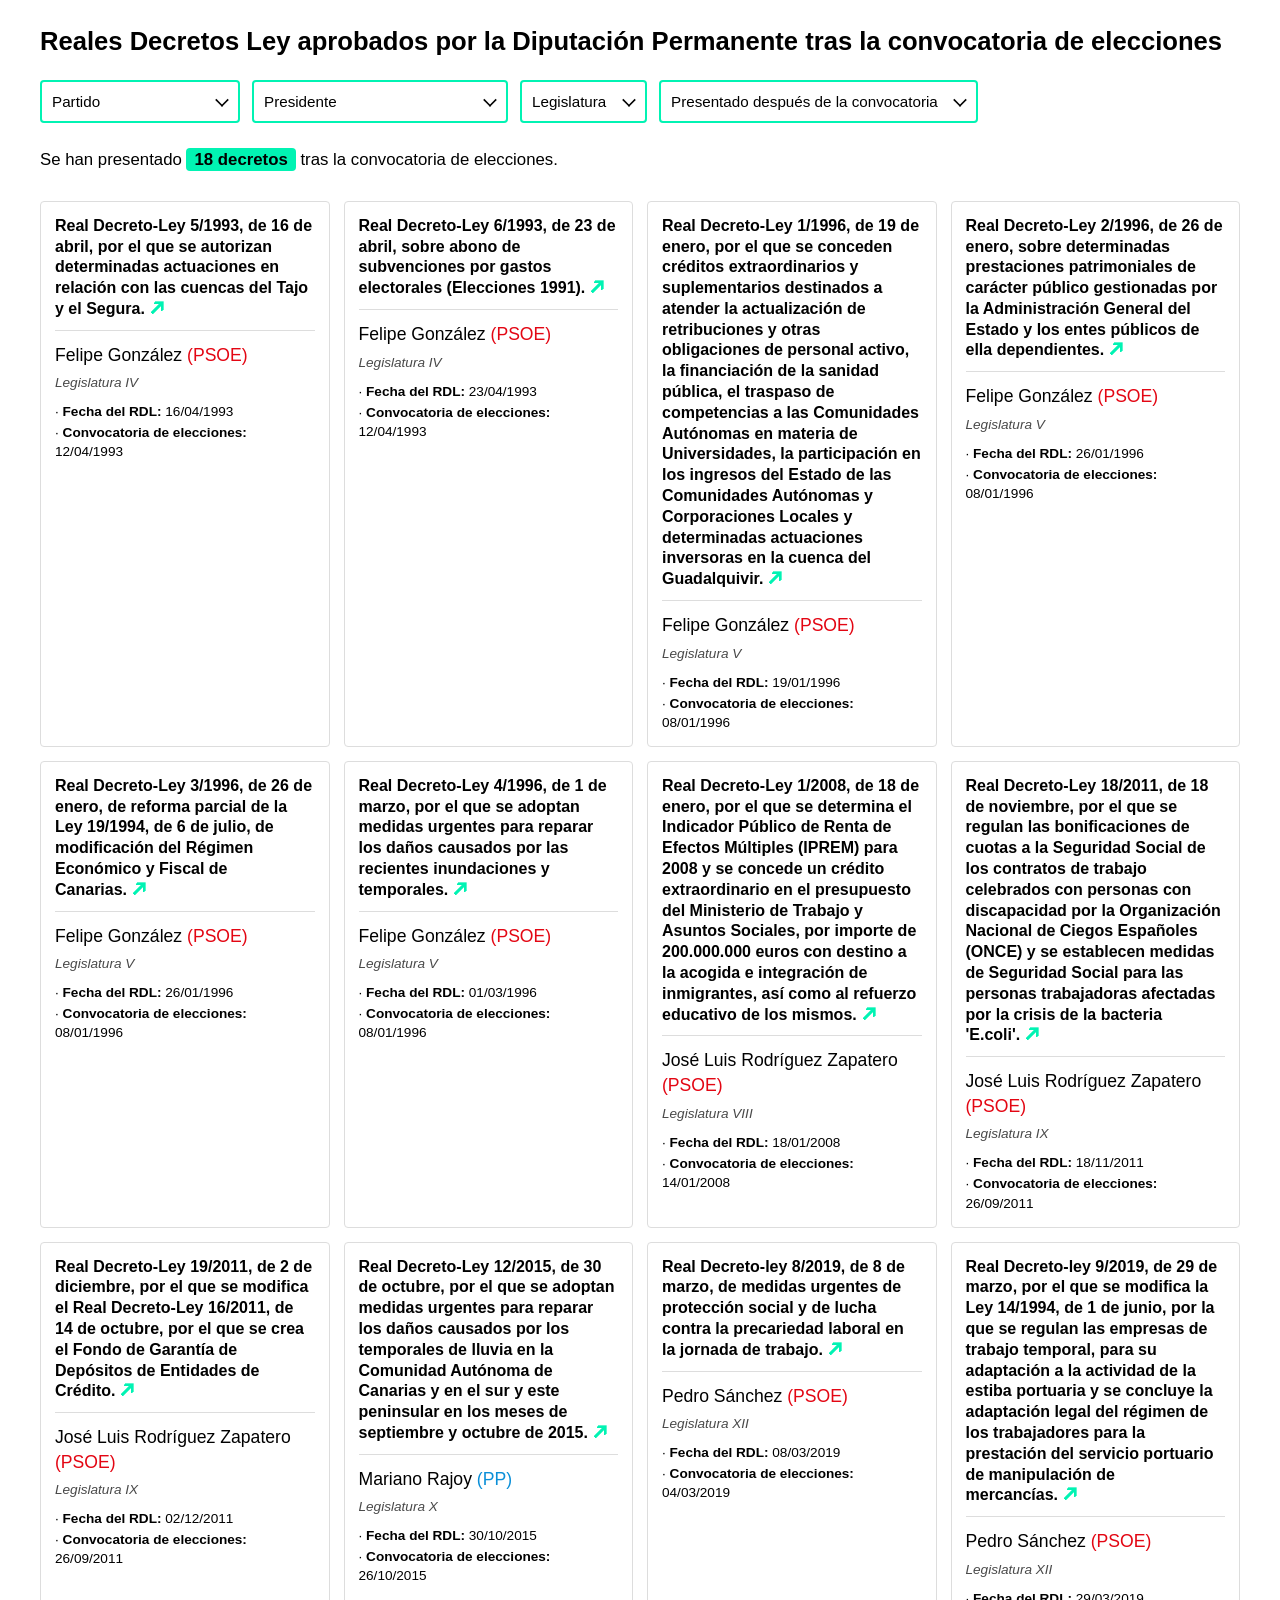
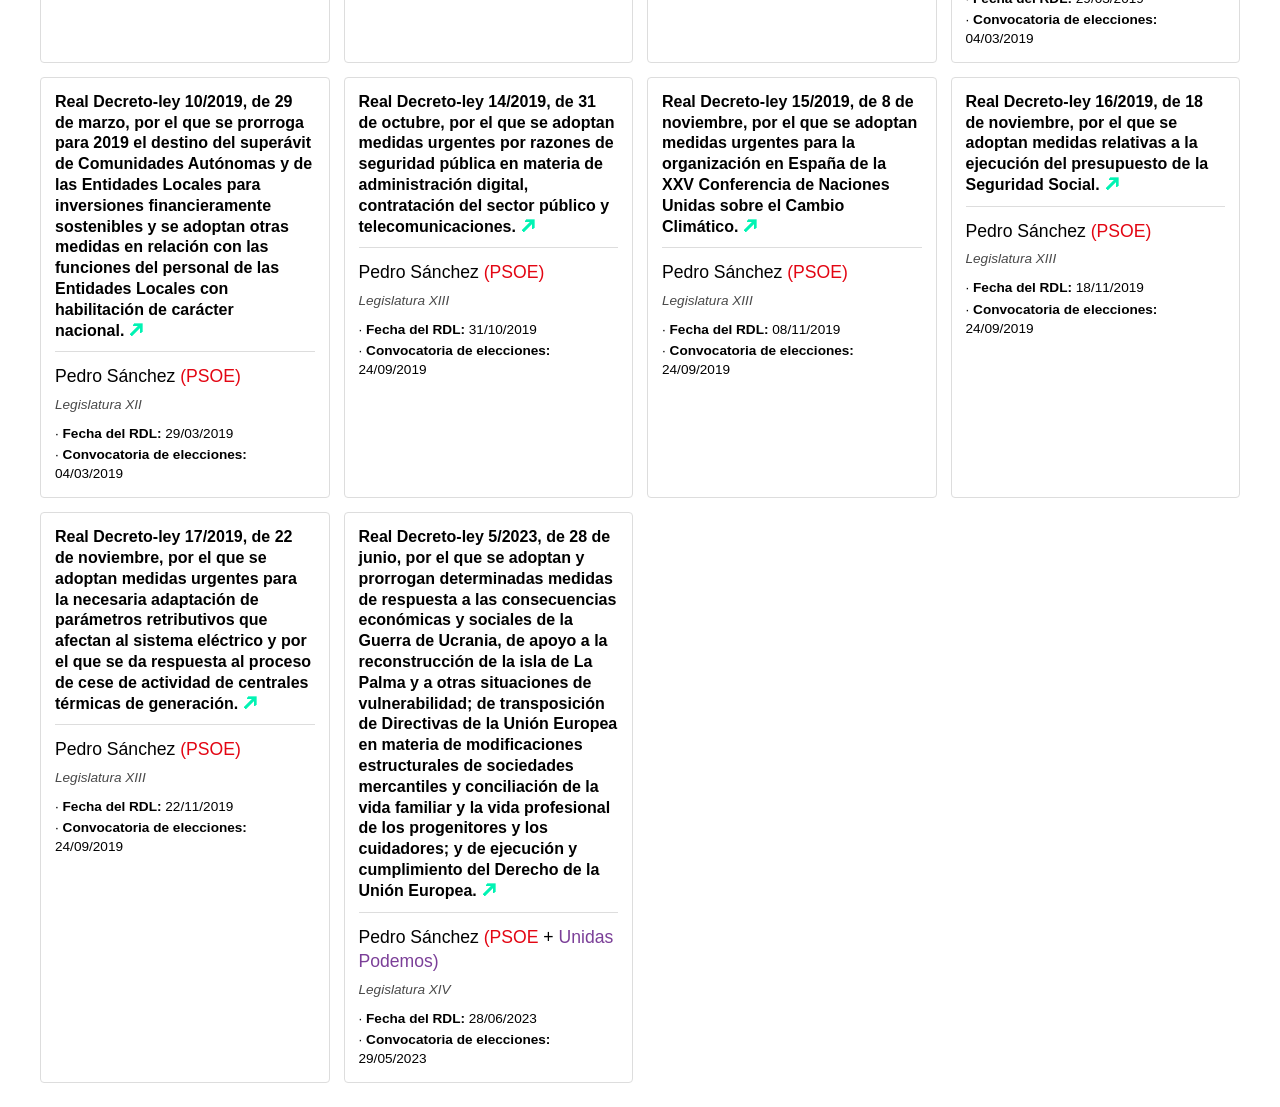
==== visualizaciones/aprobado-diputacion-permanente.html @ ed247724 "Add files via upload" ====
<!DOCTYPE html>
<html lang="es">
<head>
<meta charset="UTF-8">
<meta name="viewport" content="width=device-width, initial-scale=1.0">
<title>Reales ecretos ley aprobados por la Diputación Permanente</title>
<style>
:root{--g:#01f3b3;--r:4px}
*{box-sizing:border-box}
body{margin:0;padding:24px 16px;background:#fff;color:#000;font-family:'Helvetica Neue',Helvetica,Arial,sans-serif;line-height:1.4}
.wrap{max-width:1200px;margin:0 auto}
h1{font-size:1.6rem;margin:0 0 20px;font-weight:700}
.filters{display:flex;flex-wrap:wrap;gap:12px}
.sel{position:relative;max-width:100%}
.sel select{width:100%;appearance:none;-webkit-appearance:none;background:#fff;color:#000;font:inherit;font-size:.95rem;padding:9px 34px 9px 10px;border:2px solid var(--g);border-radius:var(--r);cursor:pointer}
.sel select:focus{outline:none;box-shadow:0 0 0 3px rgba(1,243,179,.35)}
.sel::after{content:"";position:absolute;right:12px;top:50%;width:10px;height:10px;margin-top:-7px;border-right:2px solid #000;border-bottom:2px solid #000;transform:rotate(45deg) scale(.8);pointer-events:none}
#summary{margin:20px 0 24px;font-size:1.05rem;line-height:2}
.box{background:var(--g);border-radius:var(--r);padding:2px 8px;font-weight:700;white-space:nowrap}
.cards{display:grid;grid-template-columns:repeat(4,1fr);gap:14px}
.card{border:1px solid #ddd;border-radius:var(--r);padding:14px;display:flex;flex-direction:column;gap:6px;background:#fff;transition:transform .2s,box-shadow .2s,border-color .2s}
.card:hover{transform:translateY(-4px);box-shadow:0 8px 20px rgba(0,0,0,.12);border-color:var(--g)}
.card h2{font-size:1rem;margin:0 0 6px;padding-bottom:10px;border-bottom:1px solid #ddd;font-weight:700;line-height:1.3}
.card h2 a{color:var(--g);text-decoration:none;font-family:'Segoe UI Symbol','Noto Sans Symbols 2',sans-serif;margin-left:4px}
.card h2 a:hover{color:#000}
.pres{font-size:1.1rem;font-weight:400}
.leg{color:#494949;font-size:.85rem}
.dates{font-size:.85rem;margin-top:2px}
.dates b{font-weight:600}
.dates div{margin-top:2px}
.empty{grid-column:1/-1;color:#666}
@media(max-width:980px){.cards{grid-template-columns:repeat(2,1fr)}}
@media(max-width:600px){.cards{grid-template-columns:1fr}}
</style>
</head>
<body>
<div class="wrap">
<h1>Reales Decretos Ley aprobados por la Diputación Permanente tras la convocatoria de elecciones</h1>
<div class="filters">
 <div class="sel"><select id="fPartido" aria-label="Partido"></select></div>
 <div class="sel"><select id="fPres" aria-label="Presidente"></select></div>
 <div class="sel"><select id="fLeg" aria-label="Legislatura"></select></div>
 <div class="sel"><select id="fMom" aria-label="Momento de presentación">
   <option value="post">Presentado después de la convocatoria</option>
   <option value="ant">Presentado antes de la convocatoria</option>
   <option value="all">Todos</option></select></div>
</div>
<p id="summary"></p>
<div class="cards" id="cards"></div>
</div>
<script>
const DATA = [{"leg": 4, "tit": "Real Decreto-Ley 4/1993, de 26 de marzo, por el que se autoriza el resarcimiento de los daños causados como consecuencia de la rotura de la presa de Tous y se concede un crédito extraordinario por importe de 19.000 millones de pesetas.", "fecha": "26/03/1993", "pres": "Felipe González", "partido": "PSOE", "conv": "12/04/1993", "post": false, "url": "https://www.congreso.es/es/busqueda-de-iniciativas?p_p_id=iniciativas&p_p_lifecycle=0&p_p_state=normal&p_p_mode=view&_iniciativas_mode=mostrarDetalle&_iniciativas_legislatura=IV&_iniciativas_id=130%2F000023"}, {"leg": 4, "tit": "Real Decreto-Ley 5/1993, de 16 de abril, por el que se autorizan determinadas actuaciones en relación con las cuencas del Tajo y el Segura.", "fecha": "16/04/1993", "pres": "Felipe González", "partido": "PSOE", "conv": "12/04/1993", "post": true, "url": "https://www.congreso.es/es/busqueda-de-iniciativas?p_p_id=iniciativas&p_p_lifecycle=0&p_p_state=normal&p_p_mode=view&_iniciativas_mode=mostrarDetalle&_iniciativas_legislatura=IV&_iniciativas_id=130%2F000024"}, {"leg": 4, "tit": "Real Decreto-Ley 6/1993, de 23 de abril, sobre abono de subvenciones por gastos electorales (Elecciones 1991).", "fecha": "23/04/1993", "pres": "Felipe González", "partido": "PSOE", "conv": "12/04/1993", "post": true, "url": "https://www.congreso.es/es/busqueda-de-iniciativas?p_p_id=iniciativas&p_p_lifecycle=0&p_p_state=normal&p_p_mode=view&_iniciativas_mode=mostrarDetalle&_iniciativas_legislatura=IV&_iniciativas_id=130%2F000025"}, {"leg": 5, "tit": "Real Decreto-Ley 10/1995, de 28 de diciembre, de compensación de daños por la rotura de la Presa de Tous.", "fecha": "28/12/1995", "pres": "Felipe González", "partido": "PSOE", "conv": "08/01/1996", "post": false, "url": "https://www.congreso.es/es/busqueda-de-iniciativas?p_p_id=iniciativas&p_p_lifecycle=0&p_p_state=normal&p_p_mode=view&_iniciativas_mode=mostrarDetalle&_iniciativas_legislatura=V&_iniciativas_id=130%2F000034"}, {"leg": 5, "tit": "Real Decreto-Ley 11/1995, de 28 de diciembre, por el que se establecen las normas aplicables al tratamiento de las aguas residuales urbanas.", "fecha": "28/12/1995", "pres": "Felipe González", "partido": "PSOE", "conv": "08/01/1996", "post": false, "url": "https://www.congreso.es/es/busqueda-de-iniciativas?p_p_id=iniciativas&p_p_lifecycle=0&p_p_state=normal&p_p_mode=view&_iniciativas_mode=mostrarDetalle&_iniciativas_legislatura=V&_iniciativas_id=130%2F000035"}, {"leg": 5, "tit": "Real Decreto-Ley 12/1995, de 28 de diciembre, sobre medidas urgentes en materia presupuestaria, tributaria y financiera.", "fecha": "28/12/1995", "pres": "Felipe González", "partido": "PSOE", "conv": "08/01/1996", "post": false, "url": "https://www.congreso.es/es/busqueda-de-iniciativas?p_p_id=iniciativas&p_p_lifecycle=0&p_p_state=normal&p_p_mode=view&_iniciativas_mode=mostrarDetalle&_iniciativas_legislatura=V&_iniciativas_id=130%2F000036"}, {"leg": 5, "tit": "Real Decreto-Ley 1/1996, de 19 de enero, por el que se conceden créditos extraordinarios y suplementarios destinados a atender la actualización de retribuciones y otras obligaciones de personal activo, la financiación de la sanidad pública, el traspaso de competencias a las Comunidades Autónomas en materia de Universidades, la participación en los ingresos del Estado de las Comunidades Autónomas y Corporaciones Locales y determinadas actuaciones inversoras en la cuenca del Guadalquivir.", "fecha": "19/01/1996", "pres": "Felipe González", "partido": "PSOE", "conv": "08/01/1996", "post": true, "url": "https://www.congreso.es/es/busqueda-de-iniciativas?p_p_id=iniciativas&p_p_lifecycle=0&p_p_state=normal&p_p_mode=view&_iniciativas_mode=mostrarDetalle&_iniciativas_legislatura=V&_iniciativas_id=130%2F000037"}, {"leg": 5, "tit": "Real Decreto-Ley 2/1996, de 26 de enero, sobre determinadas prestaciones patrimoniales de carácter público gestionadas por la Administración General del Estado y los entes públicos de ella dependientes.", "fecha": "26/01/1996", "pres": "Felipe González", "partido": "PSOE", "conv": "08/01/1996", "post": true, "url": "https://www.congreso.es/es/busqueda-de-iniciativas?p_p_id=iniciativas&p_p_lifecycle=0&p_p_state=normal&p_p_mode=view&_iniciativas_mode=mostrarDetalle&_iniciativas_legislatura=V&_iniciativas_id=130%2F000038"}, {"leg": 5, "tit": "Real Decreto-Ley 3/1996, de 26 de enero, de reforma parcial de la Ley 19/1994, de 6 de julio, de modificación del Régimen Económico y Fiscal de Canarias.", "fecha": "26/01/1996", "pres": "Felipe González", "partido": "PSOE", "conv": "08/01/1996", "post": true, "url": "https://www.congreso.es/es/busqueda-de-iniciativas?p_p_id=iniciativas&p_p_lifecycle=0&p_p_state=normal&p_p_mode=view&_iniciativas_mode=mostrarDetalle&_iniciativas_legislatura=V&_iniciativas_id=130%2F000039"}, {"leg": 5, "tit": "Real Decreto-Ley 4/1996, de 1 de marzo, por el que se adoptan medidas urgentes para reparar los daños causados por las recientes inundaciones y temporales.", "fecha": "01/03/1996", "pres": "Felipe González", "partido": "PSOE", "conv": "08/01/1996", "post": true, "url": "https://www.congreso.es/es/busqueda-de-iniciativas?p_p_id=iniciativas&p_p_lifecycle=0&p_p_state=normal&p_p_mode=view&_iniciativas_mode=mostrarDetalle&_iniciativas_legislatura=V&_iniciativas_id=130%2F000040"}, {"leg": 6, "tit": "Real Decreto-Ley 1/2000, de 14 de enero, sobre determinadas medidas de mejora de la protección familiar de la Seguridad Social.", "fecha": "14/01/2000", "pres": "José María Aznar", "partido": "PP", "conv": "17/01/2000", "post": false, "url": "https://www.congreso.es/es/busqueda-de-iniciativas?p_p_id=iniciativas&p_p_lifecycle=0&p_p_state=normal&p_p_mode=view&_iniciativas_mode=mostrarDetalle&_iniciativas_legislatura=VI&_iniciativas_id=130%2F000085"}, {"leg": 8, "tit": "Real Decreto-Ley 1/2008, de 18 de enero, por el que se determina el Indicador Público de Renta de Efectos Múltiples (IPREM) para 2008 y se concede un crédito extraordinario en el presupuesto del Ministerio de Trabajo y Asuntos Sociales, por importe de 200.000.000 euros con destino a la acogida e integración de inmigrantes, así como al refuerzo educativo de los mismos.", "fecha": "18/01/2008", "pres": "José Luis Rodríguez Zapatero", "partido": "PSOE", "conv": "14/01/2008", "post": true, "url": "https://www.congreso.es/es/busqueda-de-iniciativas?p_p_id=iniciativas&p_p_lifecycle=0&p_p_state=normal&p_p_mode=view&_iniciativas_mode=mostrarDetalle&_iniciativas_legislatura=VIII&_iniciativas_id=130%2F000052"}, {"leg": 9, "tit": "Real Decreto-Ley 18/2011, de 18 de noviembre, por el que se regulan las bonificaciones de cuotas a la Seguridad Social de los contratos de trabajo celebrados con personas con discapacidad por la Organización Nacional de Ciegos Españoles (ONCE) y se establecen medidas de Seguridad Social para las personas trabajadoras afectadas por la crisis de la bacteria 'E.coli'.", "fecha": "18/11/2011", "pres": "José Luis Rodríguez Zapatero", "partido": "PSOE", "conv": "26/09/2011", "post": true, "url": "https://www.congreso.es/es/busqueda-de-iniciativas?p_p_id=iniciativas&p_p_lifecycle=0&p_p_state=normal&p_p_mode=view&_iniciativas_mode=mostrarDetalle&_iniciativas_legislatura=IX&_iniciativas_id=130%2F000055"}, {"leg": 9, "tit": "Real Decreto-Ley 19/2011, de 2 de diciembre, por el que se modifica el Real Decreto-Ley 16/2011, de 14 de octubre, por el que se crea el Fondo de Garantía de Depósitos de Entidades de Crédito.", "fecha": "02/12/2011", "pres": "José Luis Rodríguez Zapatero", "partido": "PSOE", "conv": "26/09/2011", "post": true, "url": "https://www.congreso.es/es/busqueda-de-iniciativas?p_p_id=iniciativas&p_p_lifecycle=0&p_p_state=normal&p_p_mode=view&_iniciativas_mode=mostrarDetalle&_iniciativas_legislatura=IX&_iniciativas_id=130%2F000056"}, {"leg": 10, "tit": "Real Decreto-Ley 12/2015, de 30 de octubre, por el que se adoptan medidas urgentes para reparar los daños causados por los temporales de lluvia en la Comunidad Autónoma de Canarias y en el sur y este peninsular en los meses de septiembre y octubre de 2015.", "fecha": "30/10/2015", "pres": "Mariano Rajoy", "partido": "PP", "conv": "26/10/2015", "post": true, "url": "https://www.congreso.es/es/busqueda-de-iniciativas?p_p_id=iniciativas&p_p_lifecycle=0&p_p_state=normal&p_p_mode=view&_iniciativas_mode=mostrarDetalle&_iniciativas_legislatura=X&_iniciativas_id=130%2F000076"}, {"leg": 12, "tit": "Real Decreto-ley 7/2019, de 1 de marzo, de medidas urgentes en materia de vivienda y alquiler.", "fecha": "01/03/2019", "pres": "Pedro Sánchez", "partido": "PSOE", "conv": "04/03/2019", "post": false, "url": "https://www.congreso.es/es/busqueda-de-iniciativas?p_p_id=iniciativas&p_p_lifecycle=0&p_p_state=normal&p_p_mode=view&_iniciativas_mode=mostrarDetalle&_iniciativas_legislatura=XII&_iniciativas_id=130%2F000061"}, {"leg": 12, "tit": "Real Decreto-ley 6/2019, de 1 de marzo, de medidas urgentes para garantía de la igualdad de trato y de oportunidades entre mujeres y hombres en el empleo y la ocupación.", "fecha": "01/03/2019", "pres": "Pedro Sánchez", "partido": "PSOE", "conv": "04/03/2019", "post": false, "url": "https://www.congreso.es/es/busqueda-de-iniciativas?p_p_id=iniciativas&p_p_lifecycle=0&p_p_state=normal&p_p_mode=view&_iniciativas_mode=mostrarDetalle&_iniciativas_legislatura=XII&_iniciativas_id=130%2F000062"}, {"leg": 12, "tit": "Real Decreto-ley 8/2019, de 8 de marzo, de medidas urgentes de protección social y de lucha contra la precariedad laboral en la jornada de trabajo.", "fecha": "08/03/2019", "pres": "Pedro Sánchez", "partido": "PSOE", "conv": "04/03/2019", "post": true, "url": "https://www.congreso.es/es/busqueda-de-iniciativas?p_p_id=iniciativas&p_p_lifecycle=0&p_p_state=normal&p_p_mode=view&_iniciativas_mode=mostrarDetalle&_iniciativas_legislatura=XII&_iniciativas_id=130%2F000063"}, {"leg": 12, "tit": "Real Decreto-ley 9/2019, de 29 de marzo, por el que se modifica la Ley 14/1994, de 1 de junio, por la que se regulan las empresas de trabajo temporal, para su adaptación a la actividad de la estiba portuaria y se concluye la adaptación legal del régimen de los trabajadores para la prestación del servicio portuario de manipulación de mercancías.", "fecha": "29/03/2019", "pres": "Pedro Sánchez", "partido": "PSOE", "conv": "04/03/2019", "post": true, "url": "https://www.congreso.es/es/busqueda-de-iniciativas?p_p_id=iniciativas&p_p_lifecycle=0&p_p_state=normal&p_p_mode=view&_iniciativas_mode=mostrarDetalle&_iniciativas_legislatura=XII&_iniciativas_id=130%2F000064"}, {"leg": 12, "tit": "Real Decreto-ley 10/2019, de 29 de marzo, por el que se prorroga para 2019 el destino del superávit de Comunidades Autónomas y de las Entidades Locales para inversiones financieramente sostenibles y se adoptan otras medidas en relación con las funciones del personal de las Entidades Locales con habilitación de carácter nacional.", "fecha": "29/03/2019", "pres": "Pedro Sánchez", "partido": "PSOE", "conv": "04/03/2019", "post": true, "url": "https://www.congreso.es/es/busqueda-de-iniciativas?p_p_id=iniciativas&p_p_lifecycle=0&p_p_state=normal&p_p_mode=view&_iniciativas_mode=mostrarDetalle&_iniciativas_legislatura=XII&_iniciativas_id=130%2F000065"}, {"leg": 13, "tit": "Real Decreto-ley 11/2019, de 20 de septiembre, por el que se adoptan medidas urgentes para paliar los daños causados por temporales y otras situaciones catastróficas.", "fecha": "20/09/2019", "pres": "Pedro Sánchez", "partido": "PSOE", "conv": "24/09/2019", "post": false, "url": "https://www.congreso.es/es/busqueda-de-iniciativas?p_p_id=iniciativas&p_p_lifecycle=0&p_p_state=normal&p_p_mode=view&_iniciativas_mode=mostrarDetalle&_iniciativas_legislatura=XIII&_iniciativas_id=130%2F000001"}, {"leg": 13, "tit": "Real Decreto-ley 14/2019, de 31 de octubre, por el que se adoptan medidas urgentes por razones de seguridad pública en materia de administración digital, contratación del sector público y telecomunicaciones.", "fecha": "31/10/2019", "pres": "Pedro Sánchez", "partido": "PSOE", "conv": "24/09/2019", "post": true, "url": "https://www.congreso.es/es/busqueda-de-iniciativas?p_p_id=iniciativas&p_p_lifecycle=0&p_p_state=normal&p_p_mode=view&_iniciativas_mode=mostrarDetalle&_iniciativas_legislatura=XIII&_iniciativas_id=130%2F000004"}, {"leg": 13, "tit": "Real Decreto-ley 15/2019, de 8 de noviembre, por el que se adoptan medidas urgentes para la organización en España de la XXV Conferencia de Naciones Unidas sobre el Cambio Climático.", "fecha": "08/11/2019", "pres": "Pedro Sánchez", "partido": "PSOE", "conv": "24/09/2019", "post": true, "url": "https://www.congreso.es/es/busqueda-de-iniciativas?p_p_id=iniciativas&p_p_lifecycle=0&p_p_state=normal&p_p_mode=view&_iniciativas_mode=mostrarDetalle&_iniciativas_legislatura=XIII&_iniciativas_id=130%2F000005"}, {"leg": 13, "tit": "Real Decreto-ley 16/2019, de 18 de noviembre, por el que se adoptan medidas relativas a la ejecución del presupuesto de la Seguridad Social.", "fecha": "18/11/2019", "pres": "Pedro Sánchez", "partido": "PSOE", "conv": "24/09/2019", "post": true, "url": "https://www.congreso.es/es/busqueda-de-iniciativas?p_p_id=iniciativas&p_p_lifecycle=0&p_p_state=normal&p_p_mode=view&_iniciativas_mode=mostrarDetalle&_iniciativas_legislatura=XIII&_iniciativas_id=130%2F000006"}, {"leg": 13, "tit": "Real Decreto-ley 17/2019, de 22 de noviembre, por el que se adoptan medidas urgentes para la necesaria adaptación de parámetros retributivos que afectan al sistema eléctrico y por el que se da respuesta al proceso de cese de actividad de centrales térmicas de generación.", "fecha": "22/11/2019", "pres": "Pedro Sánchez", "partido": "PSOE", "conv": "24/09/2019", "post": true, "url": "https://www.congreso.es/es/busqueda-de-iniciativas?p_p_id=iniciativas&p_p_lifecycle=0&p_p_state=normal&p_p_mode=view&_iniciativas_mode=mostrarDetalle&_iniciativas_legislatura=XIII&_iniciativas_id=130%2F000007"}, {"leg": 14, "tit": "Real Decreto-ley 4/2023, de 11 de mayo, por el que se adoptan medidas urgentes en materia agraria y de aguas en respuesta a la sequía y al agravamiento de las condiciones del sector primario derivado del conflicto bélico en Ucrania y de las condiciones climatológicas, así como de promoción del uso del transporte público colectivo terrestre por parte de los jóvenes y prevención de riesgos laborales en episodios de elevadas temperaturas.", "fecha": "11/05/2023", "pres": "Pedro Sánchez", "partido": "PSOE + Unidas Podemos", "conv": "29/05/2023", "post": false, "url": "https://www.congreso.es/es/busqueda-de-iniciativas?p_p_id=iniciativas&p_p_lifecycle=0&p_p_state=normal&p_p_mode=view&_iniciativas_mode=mostrarDetalle&_iniciativas_legislatura=XIV&_iniciativas_id=130%2F000096"}, {"leg": 14, "tit": "Real Decreto-ley 5/2023, de 28 de junio, por el que se adoptan y prorrogan determinadas medidas de respuesta a las consecuencias económicas y sociales de la Guerra de Ucrania, de apoyo a la reconstrucción de la isla de La Palma y a otras situaciones de vulnerabilidad; de transposición de Directivas de la Unión Europea en materia de modificaciones estructurales de sociedades mercantiles y conciliación de la vida familiar y la vida profesional de los progenitores y los cuidadores; y de ejecución y cumplimiento del Derecho de la Unión Europea.", "fecha": "28/06/2023", "pres": "Pedro Sánchez", "partido": "PSOE + Unidas Podemos", "conv": "29/05/2023", "post": true, "url": "https://www.congreso.es/es/busqueda-de-iniciativas?p_p_id=iniciativas&p_p_lifecycle=0&p_p_state=normal&p_p_mode=view&_iniciativas_mode=mostrarDetalle&_iniciativas_legislatura=XIV&_iniciativas_id=130%2F000097"}];
const COL = {"PSOE":"#e30613","PP":"#0a8fd8","Unidas Podemos":"#7b3f98"};
const $ = id => document.getElementById(id);
const esc = s => String(s).replace(/[&<>"]/g, c => ({'&':'&amp;','<':'&lt;','>':'&gt;','"':'&quot;'}[c]));
const parties = r => r.partido.split(' + ');
const partyLabel = v => v.includes(' + ') ? 'Coalición PSOE + UP' : v;
const roman = n => { let o='',v=[[10,'X'],[9,'IX'],[5,'V'],[4,'IV'],[1,'I']]; for(const [k,s] of v) while(n>=k){o+=s;n-=k;} return o; };

const FILTERS = [
  {id:'fPartido', ph:'Partido',     vals:r => [r.partido],     label:partyLabel},
  {id:'fPres',    ph:'Presidente',  vals:r => [r.pres],        label:v => v},
  {id:'fLeg',     ph:'Legislatura', vals:r => [String(r.leg)], label:v => roman(+v), sort:(a,b)=>a-b},
];
const matchMom = (r,m) => m==='all' || (m==='post') === r.post;
const sel = () => ({fPartido:$('fPartido').value, fPres:$('fPres').value, fLeg:$('fLeg').value});
const matches = (r, s, skip) =>
  (skip==='fPartido' || !s.fPartido || r.partido===s.fPartido) &&
  (skip==='fPres'    || !s.fPres    || r.pres===s.fPres) &&
  (skip==='fLeg'     || !s.fLeg     || String(r.leg)===s.fLeg) &&
  matchMom(r, $('fMom').value);

// Rellena cada desplegable solo con valores compatibles con el resto de filtros
function refreshOptions(){
  let s = sel();
  FILTERS.forEach(f => {
    const vals = [...new Set(DATA.filter(r => matches(r,s,f.id)).flatMap(f.vals))];
    vals.sort(f.sort || undefined);
    if(s[f.id] && !vals.includes(s[f.id])) s[f.id] = '';
    $(f.id).innerHTML = `<option value="">${f.ph}</option>` + vals.map(v => `<option value="${esc(v)}">${esc(f.label(v))}</option>`).join('');
    $(f.id).value = s[f.id];
  });
}

// Ancho fijo = el de la opción más larga posible (no cambia al filtrar)
function sizeSelects(){
  const ctx = document.createElement('canvas').getContext('2d');
  const all = {
    fPartido:['Partido',...new Set(DATA.map(r=>partyLabel(r.partido)))],
    fPres:['Presidente',...new Set(DATA.map(r=>r.pres))],
    fLeg:['Legislatura',...new Set(DATA.map(r=>roman(r.leg)))],
    fMom:[...$('fMom').options].map(o=>o.text),
  };
  for(const id in all){
    const el = $(id), cs = getComputedStyle(el);
    ctx.font = `${cs.fontWeight} ${cs.fontSize} ${cs.fontFamily}`;
    const w = Math.max(...all[id].map(t => ctx.measureText(t).width));
    el.parentElement.style.width = Math.ceil(w + 10 + 34 + 4 + 4) + 'px';
  }
}

function partyHtml(r){
  const ps = parties(r), c = p => COL[p]||'#000';
  return `<span style="color:${c(ps[0])}">(</span>` +
    ps.map(p => `<span style="color:${c(p)}">${esc(p)}</span>`).join(' + ') +
    `<span style="color:${c(ps[ps.length-1])}">)</span>`;
}

function render(){
  const p=$('fPartido').value, pr=$('fPres').value, l=$('fLeg').value, m=$('fMom').value;
  const rows = DATA.filter(r => matches(r, {fPartido:p, fPres:pr, fLeg:l}));
  const n = rows.length;
  const box = t => `<span class="box">${esc(t)}</span>`;

  const bg = v => { const c = parties({partido:v}).map(x => COL[x]); return c.length>1 ? `linear-gradient(90deg,${c[0]} 50%,${c[1]} 50%)` : c[0]; };
  const pbox = v => `<span class="box" style="background:${bg(v)};color:#fff">${esc(partyLabel(v))}</span>`;
  let who = '';
  if(pr) who = box(pr);
  else if(p) who = (p.includes('+') ? 'La ' : 'El ') + pbox(p);
  const legTxt = l ? ` en la ${box('legislatura '+roman(+l))}` : '';
  const perfect = p==='PSOE' || pr==='Pedro Sánchez';
  const num = box(`${n} ${n===1?'decreto':'decretos'}`);
  const post = m==='post';
  let s;
  if(who){
    const verb = perfect ? 'ha presentado' : 'presentó';
    s = `${who} ${verb} ${num}` + (post ? ' tras la convocatoria de elecciones' : ' aprobados por la Diputación Permanente') + `${legTxt}.`;
  } else if(post){
    s = `Se ${n===1?'ha presentado':'han presentado'} ${num} tras la convocatoria de elecciones${legTxt}.`;
  } else {
    s = `Se ${n===1?'ha aprobado':'han aprobado'} ${num} por la Diputación Permanente${legTxt}.`;
  }
  $('summary').innerHTML = s;

  $('cards').innerHTML = n ? rows.map(r => `
    <article class="card">
      <h2>${esc(r.tit)}<a href="${esc(r.url)}" target="_blank" rel="noopener" title="Ver en el Congreso">🡭</a></h2>
      <div class="pres">${esc(r.pres)} ${partyHtml(r)}</div>
      <i class="leg">Legislatura ${roman(r.leg)}</i>
      <div class="dates"><div>· <b>Fecha del RDL:</b> ${r.fecha}</div><div>· <b>Convocatoria de elecciones:</b> ${r.conv}</div></div>
    </article>`).join('') : '<p class="empty">No hay decretos con esta combinación.</p>';
}
['fPartido','fPres','fLeg','fMom'].forEach(id => $(id).addEventListener('change', () => { refreshOptions(); render(); }));
refreshOptions(); sizeSelects(); render();
if(document.fonts) document.fonts.ready.then(sizeSelects);
</script>
</body>
</html>
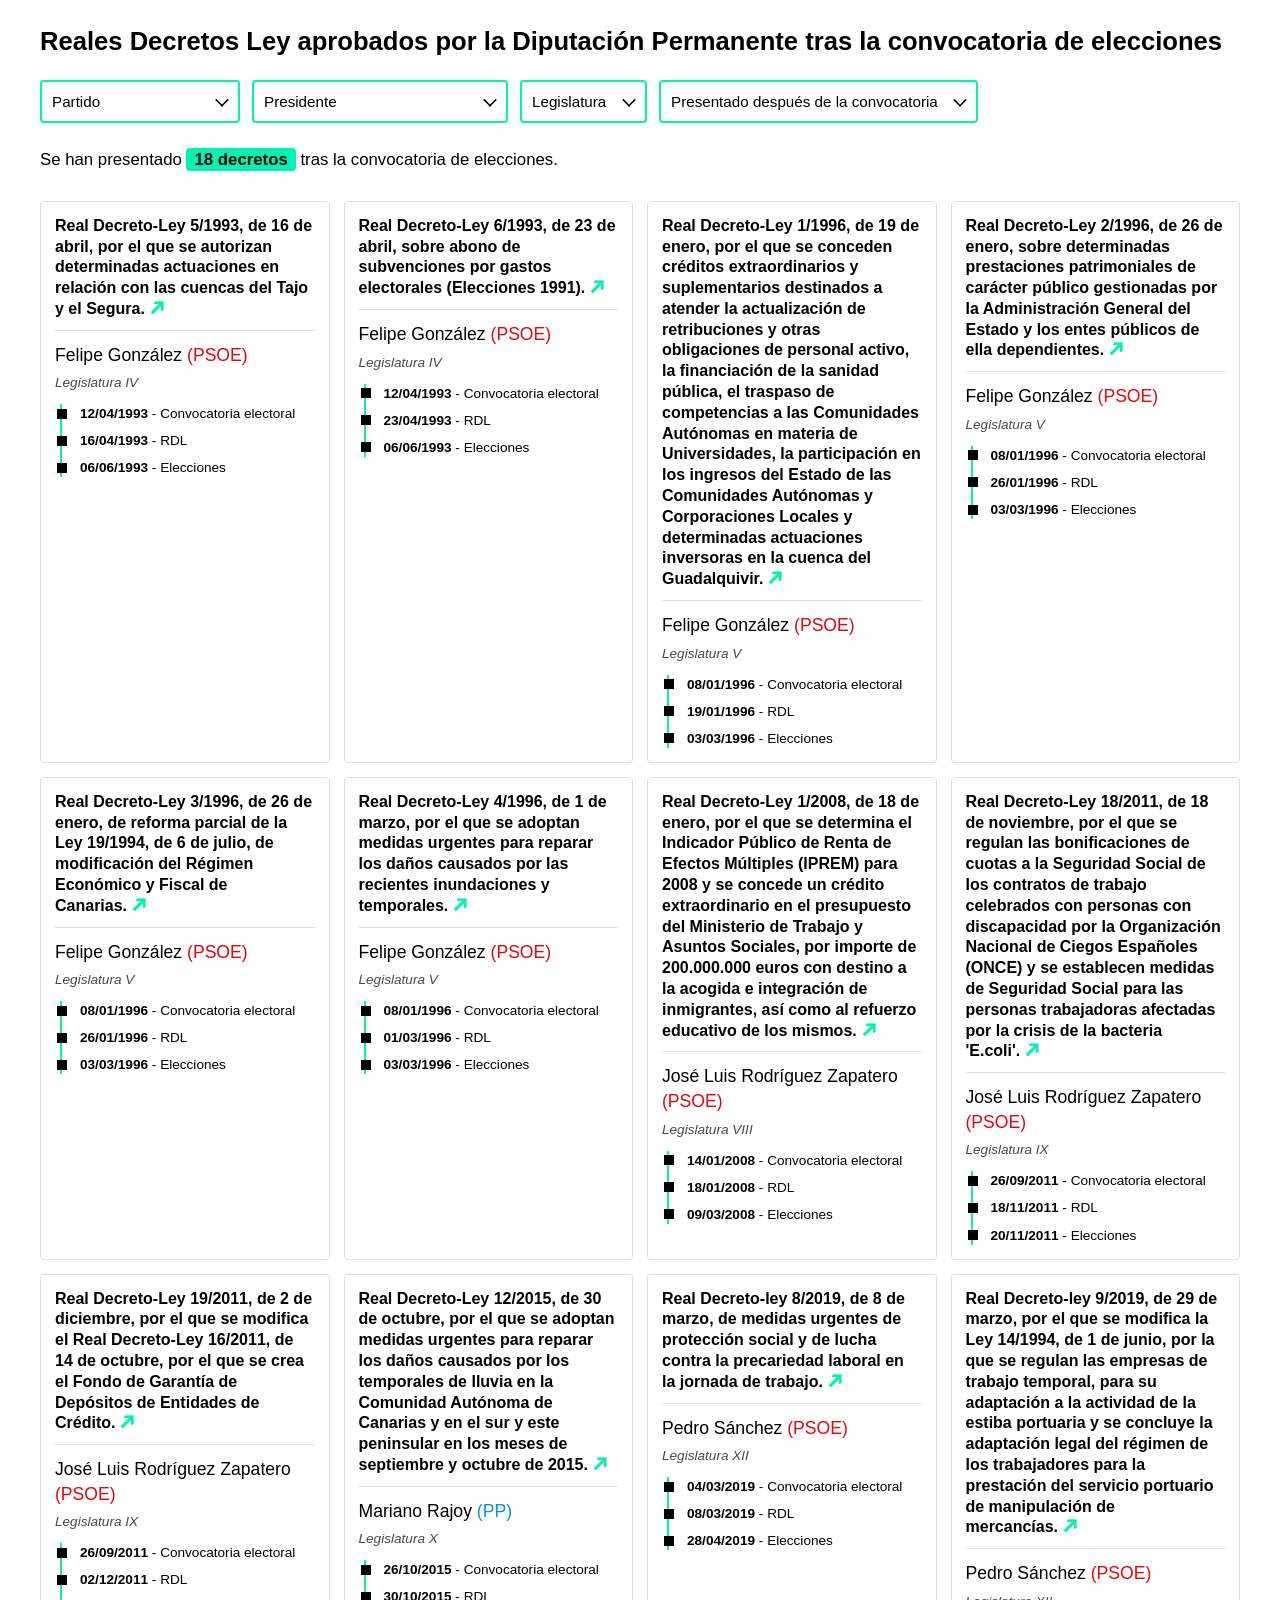
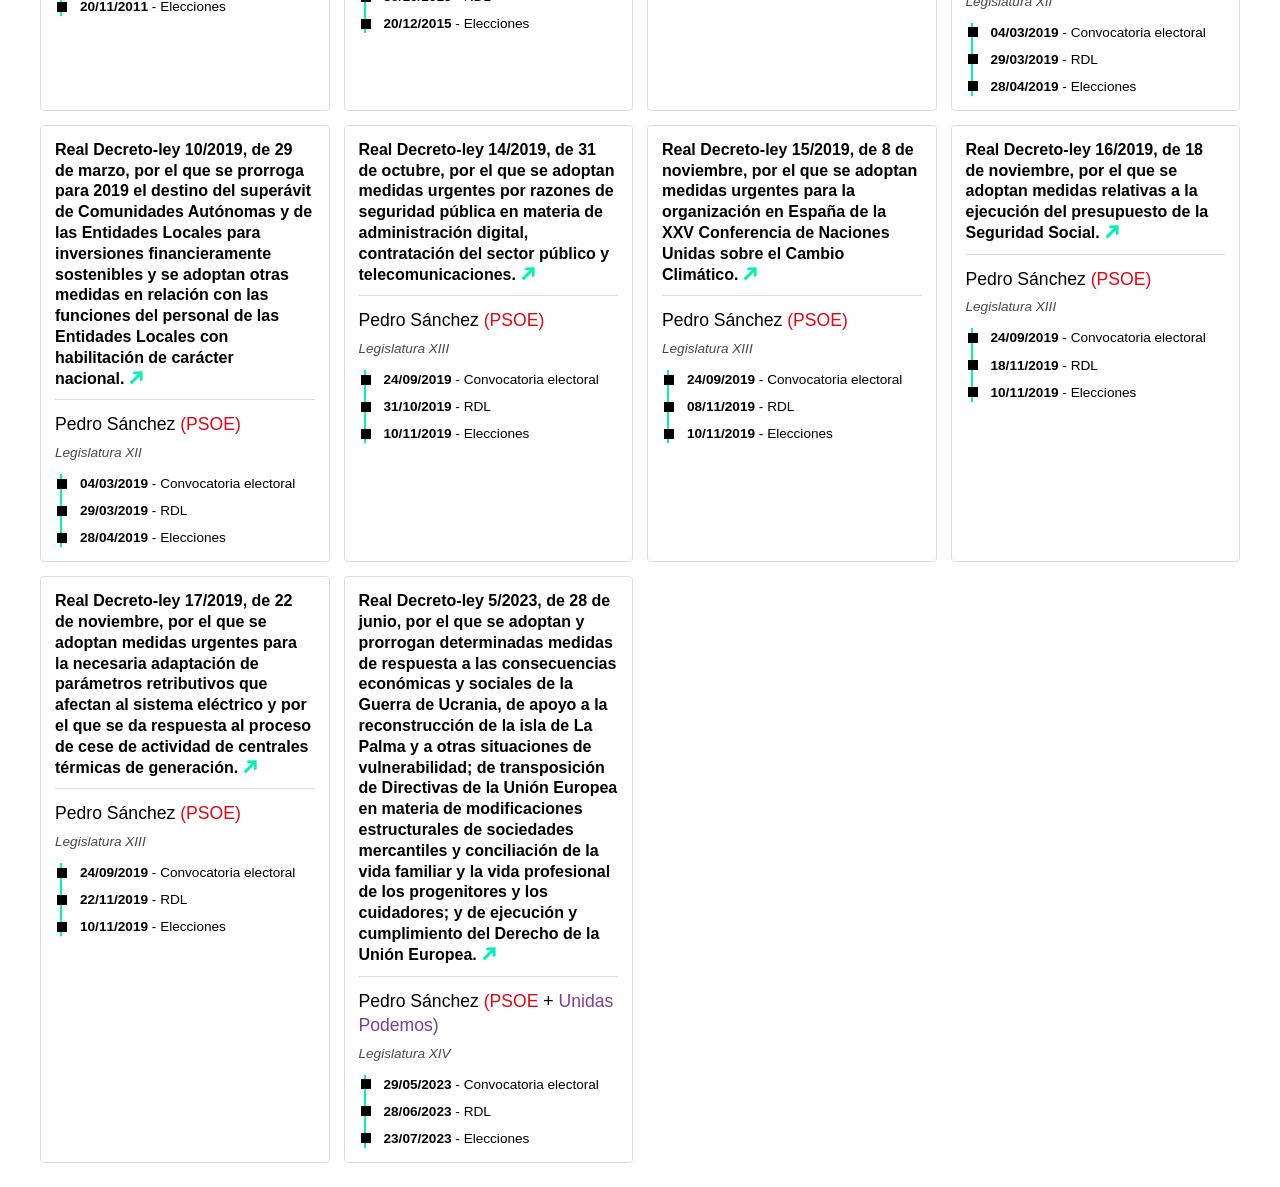
==== commit be6355ef: "Fecha elecciones y pequeño cambio móvil" ====
--- a/visualizaciones/aprobado-diputacion-permanente.html
+++ b/visualizaciones/aprobado-diputacion-permanente.html
@@ -25,12 +25,13 @@
 .card h2 a:hover{color:#000}
 .pres{font-size:1.1rem;font-weight:400}
 .leg{color:#494949;font-size:.85rem}
-.dates{font-size:.85rem;margin-top:2px}
-.dates b{font-weight:600}
-.dates div{margin-top:2px}
+.dates{font-size:.85rem;margin:6px 0 0 5px;padding-left:18px;border-left:2px solid var(--g);display:flex;flex-direction:column;gap:8px}
+.dates div{position:relative}
+.dates div::before{content:"";position:absolute;left:-18px;top:50%;width:10px;height:10px;background:#000;transform:translate(-50%,-50%)}
+.dates b{font-weight:700}
 .empty{grid-column:1/-1;color:#666}
 @media(max-width:980px){.cards{grid-template-columns:repeat(2,1fr)}}
-@media(max-width:600px){.cards{grid-template-columns:1fr}}
+@media(max-width:600px){.cards{grid-template-columns:1fr}.sel{width:100%!important}}
 </style>
 </head>
 <body>
@@ -50,6 +51,7 @@
 </div>
 <script>
 const DATA = [{"leg": 4, "tit": "Real Decreto-Ley 4/1993, de 26 de marzo, por el que se autoriza el resarcimiento de los daños causados como consecuencia de la rotura de la presa de Tous y se concede un crédito extraordinario por importe de 19.000 millones de pesetas.", "fecha": "26/03/1993", "pres": "Felipe González", "partido": "PSOE", "conv": "12/04/1993", "post": false, "url": "https://www.congreso.es/es/busqueda-de-iniciativas?p_p_id=iniciativas&p_p_lifecycle=0&p_p_state=normal&p_p_mode=view&_iniciativas_mode=mostrarDetalle&_iniciativas_legislatura=IV&_iniciativas_id=130%2F000023"}, {"leg": 4, "tit": "Real Decreto-Ley 5/1993, de 16 de abril, por el que se autorizan determinadas actuaciones en relación con las cuencas del Tajo y el Segura.", "fecha": "16/04/1993", "pres": "Felipe González", "partido": "PSOE", "conv": "12/04/1993", "post": true, "url": "https://www.congreso.es/es/busqueda-de-iniciativas?p_p_id=iniciativas&p_p_lifecycle=0&p_p_state=normal&p_p_mode=view&_iniciativas_mode=mostrarDetalle&_iniciativas_legislatura=IV&_iniciativas_id=130%2F000024"}, {"leg": 4, "tit": "Real Decreto-Ley 6/1993, de 23 de abril, sobre abono de subvenciones por gastos electorales (Elecciones 1991).", "fecha": "23/04/1993", "pres": "Felipe González", "partido": "PSOE", "conv": "12/04/1993", "post": true, "url": "https://www.congreso.es/es/busqueda-de-iniciativas?p_p_id=iniciativas&p_p_lifecycle=0&p_p_state=normal&p_p_mode=view&_iniciativas_mode=mostrarDetalle&_iniciativas_legislatura=IV&_iniciativas_id=130%2F000025"}, {"leg": 5, "tit": "Real Decreto-Ley 10/1995, de 28 de diciembre, de compensación de daños por la rotura de la Presa de Tous.", "fecha": "28/12/1995", "pres": "Felipe González", "partido": "PSOE", "conv": "08/01/1996", "post": false, "url": "https://www.congreso.es/es/busqueda-de-iniciativas?p_p_id=iniciativas&p_p_lifecycle=0&p_p_state=normal&p_p_mode=view&_iniciativas_mode=mostrarDetalle&_iniciativas_legislatura=V&_iniciativas_id=130%2F000034"}, {"leg": 5, "tit": "Real Decreto-Ley 11/1995, de 28 de diciembre, por el que se establecen las normas aplicables al tratamiento de las aguas residuales urbanas.", "fecha": "28/12/1995", "pres": "Felipe González", "partido": "PSOE", "conv": "08/01/1996", "post": false, "url": "https://www.congreso.es/es/busqueda-de-iniciativas?p_p_id=iniciativas&p_p_lifecycle=0&p_p_state=normal&p_p_mode=view&_iniciativas_mode=mostrarDetalle&_iniciativas_legislatura=V&_iniciativas_id=130%2F000035"}, {"leg": 5, "tit": "Real Decreto-Ley 12/1995, de 28 de diciembre, sobre medidas urgentes en materia presupuestaria, tributaria y financiera.", "fecha": "28/12/1995", "pres": "Felipe González", "partido": "PSOE", "conv": "08/01/1996", "post": false, "url": "https://www.congreso.es/es/busqueda-de-iniciativas?p_p_id=iniciativas&p_p_lifecycle=0&p_p_state=normal&p_p_mode=view&_iniciativas_mode=mostrarDetalle&_iniciativas_legislatura=V&_iniciativas_id=130%2F000036"}, {"leg": 5, "tit": "Real Decreto-Ley 1/1996, de 19 de enero, por el que se conceden créditos extraordinarios y suplementarios destinados a atender la actualización de retribuciones y otras obligaciones de personal activo, la financiación de la sanidad pública, el traspaso de competencias a las Comunidades Autónomas en materia de Universidades, la participación en los ingresos del Estado de las Comunidades Autónomas y Corporaciones Locales y determinadas actuaciones inversoras en la cuenca del Guadalquivir.", "fecha": "19/01/1996", "pres": "Felipe González", "partido": "PSOE", "conv": "08/01/1996", "post": true, "url": "https://www.congreso.es/es/busqueda-de-iniciativas?p_p_id=iniciativas&p_p_lifecycle=0&p_p_state=normal&p_p_mode=view&_iniciativas_mode=mostrarDetalle&_iniciativas_legislatura=V&_iniciativas_id=130%2F000037"}, {"leg": 5, "tit": "Real Decreto-Ley 2/1996, de 26 de enero, sobre determinadas prestaciones patrimoniales de carácter público gestionadas por la Administración General del Estado y los entes públicos de ella dependientes.", "fecha": "26/01/1996", "pres": "Felipe González", "partido": "PSOE", "conv": "08/01/1996", "post": true, "url": "https://www.congreso.es/es/busqueda-de-iniciativas?p_p_id=iniciativas&p_p_lifecycle=0&p_p_state=normal&p_p_mode=view&_iniciativas_mode=mostrarDetalle&_iniciativas_legislatura=V&_iniciativas_id=130%2F000038"}, {"leg": 5, "tit": "Real Decreto-Ley 3/1996, de 26 de enero, de reforma parcial de la Ley 19/1994, de 6 de julio, de modificación del Régimen Económico y Fiscal de Canarias.", "fecha": "26/01/1996", "pres": "Felipe González", "partido": "PSOE", "conv": "08/01/1996", "post": true, "url": "https://www.congreso.es/es/busqueda-de-iniciativas?p_p_id=iniciativas&p_p_lifecycle=0&p_p_state=normal&p_p_mode=view&_iniciativas_mode=mostrarDetalle&_iniciativas_legislatura=V&_iniciativas_id=130%2F000039"}, {"leg": 5, "tit": "Real Decreto-Ley 4/1996, de 1 de marzo, por el que se adoptan medidas urgentes para reparar los daños causados por las recientes inundaciones y temporales.", "fecha": "01/03/1996", "pres": "Felipe González", "partido": "PSOE", "conv": "08/01/1996", "post": true, "url": "https://www.congreso.es/es/busqueda-de-iniciativas?p_p_id=iniciativas&p_p_lifecycle=0&p_p_state=normal&p_p_mode=view&_iniciativas_mode=mostrarDetalle&_iniciativas_legislatura=V&_iniciativas_id=130%2F000040"}, {"leg": 6, "tit": "Real Decreto-Ley 1/2000, de 14 de enero, sobre determinadas medidas de mejora de la protección familiar de la Seguridad Social.", "fecha": "14/01/2000", "pres": "José María Aznar", "partido": "PP", "conv": "17/01/2000", "post": false, "url": "https://www.congreso.es/es/busqueda-de-iniciativas?p_p_id=iniciativas&p_p_lifecycle=0&p_p_state=normal&p_p_mode=view&_iniciativas_mode=mostrarDetalle&_iniciativas_legislatura=VI&_iniciativas_id=130%2F000085"}, {"leg": 8, "tit": "Real Decreto-Ley 1/2008, de 18 de enero, por el que se determina el Indicador Público de Renta de Efectos Múltiples (IPREM) para 2008 y se concede un crédito extraordinario en el presupuesto del Ministerio de Trabajo y Asuntos Sociales, por importe de 200.000.000 euros con destino a la acogida e integración de inmigrantes, así como al refuerzo educativo de los mismos.", "fecha": "18/01/2008", "pres": "José Luis Rodríguez Zapatero", "partido": "PSOE", "conv": "14/01/2008", "post": true, "url": "https://www.congreso.es/es/busqueda-de-iniciativas?p_p_id=iniciativas&p_p_lifecycle=0&p_p_state=normal&p_p_mode=view&_iniciativas_mode=mostrarDetalle&_iniciativas_legislatura=VIII&_iniciativas_id=130%2F000052"}, {"leg": 9, "tit": "Real Decreto-Ley 18/2011, de 18 de noviembre, por el que se regulan las bonificaciones de cuotas a la Seguridad Social de los contratos de trabajo celebrados con personas con discapacidad por la Organización Nacional de Ciegos Españoles (ONCE) y se establecen medidas de Seguridad Social para las personas trabajadoras afectadas por la crisis de la bacteria 'E.coli'.", "fecha": "18/11/2011", "pres": "José Luis Rodríguez Zapatero", "partido": "PSOE", "conv": "26/09/2011", "post": true, "url": "https://www.congreso.es/es/busqueda-de-iniciativas?p_p_id=iniciativas&p_p_lifecycle=0&p_p_state=normal&p_p_mode=view&_iniciativas_mode=mostrarDetalle&_iniciativas_legislatura=IX&_iniciativas_id=130%2F000055"}, {"leg": 9, "tit": "Real Decreto-Ley 19/2011, de 2 de diciembre, por el que se modifica el Real Decreto-Ley 16/2011, de 14 de octubre, por el que se crea el Fondo de Garantía de Depósitos de Entidades de Crédito.", "fecha": "02/12/2011", "pres": "José Luis Rodríguez Zapatero", "partido": "PSOE", "conv": "26/09/2011", "post": true, "url": "https://www.congreso.es/es/busqueda-de-iniciativas?p_p_id=iniciativas&p_p_lifecycle=0&p_p_state=normal&p_p_mode=view&_iniciativas_mode=mostrarDetalle&_iniciativas_legislatura=IX&_iniciativas_id=130%2F000056"}, {"leg": 10, "tit": "Real Decreto-Ley 12/2015, de 30 de octubre, por el que se adoptan medidas urgentes para reparar los daños causados por los temporales de lluvia en la Comunidad Autónoma de Canarias y en el sur y este peninsular en los meses de septiembre y octubre de 2015.", "fecha": "30/10/2015", "pres": "Mariano Rajoy", "partido": "PP", "conv": "26/10/2015", "post": true, "url": "https://www.congreso.es/es/busqueda-de-iniciativas?p_p_id=iniciativas&p_p_lifecycle=0&p_p_state=normal&p_p_mode=view&_iniciativas_mode=mostrarDetalle&_iniciativas_legislatura=X&_iniciativas_id=130%2F000076"}, {"leg": 12, "tit": "Real Decreto-ley 7/2019, de 1 de marzo, de medidas urgentes en materia de vivienda y alquiler.", "fecha": "01/03/2019", "pres": "Pedro Sánchez", "partido": "PSOE", "conv": "04/03/2019", "post": false, "url": "https://www.congreso.es/es/busqueda-de-iniciativas?p_p_id=iniciativas&p_p_lifecycle=0&p_p_state=normal&p_p_mode=view&_iniciativas_mode=mostrarDetalle&_iniciativas_legislatura=XII&_iniciativas_id=130%2F000061"}, {"leg": 12, "tit": "Real Decreto-ley 6/2019, de 1 de marzo, de medidas urgentes para garantía de la igualdad de trato y de oportunidades entre mujeres y hombres en el empleo y la ocupación.", "fecha": "01/03/2019", "pres": "Pedro Sánchez", "partido": "PSOE", "conv": "04/03/2019", "post": false, "url": "https://www.congreso.es/es/busqueda-de-iniciativas?p_p_id=iniciativas&p_p_lifecycle=0&p_p_state=normal&p_p_mode=view&_iniciativas_mode=mostrarDetalle&_iniciativas_legislatura=XII&_iniciativas_id=130%2F000062"}, {"leg": 12, "tit": "Real Decreto-ley 8/2019, de 8 de marzo, de medidas urgentes de protección social y de lucha contra la precariedad laboral en la jornada de trabajo.", "fecha": "08/03/2019", "pres": "Pedro Sánchez", "partido": "PSOE", "conv": "04/03/2019", "post": true, "url": "https://www.congreso.es/es/busqueda-de-iniciativas?p_p_id=iniciativas&p_p_lifecycle=0&p_p_state=normal&p_p_mode=view&_iniciativas_mode=mostrarDetalle&_iniciativas_legislatura=XII&_iniciativas_id=130%2F000063"}, {"leg": 12, "tit": "Real Decreto-ley 9/2019, de 29 de marzo, por el que se modifica la Ley 14/1994, de 1 de junio, por la que se regulan las empresas de trabajo temporal, para su adaptación a la actividad de la estiba portuaria y se concluye la adaptación legal del régimen de los trabajadores para la prestación del servicio portuario de manipulación de mercancías.", "fecha": "29/03/2019", "pres": "Pedro Sánchez", "partido": "PSOE", "conv": "04/03/2019", "post": true, "url": "https://www.congreso.es/es/busqueda-de-iniciativas?p_p_id=iniciativas&p_p_lifecycle=0&p_p_state=normal&p_p_mode=view&_iniciativas_mode=mostrarDetalle&_iniciativas_legislatura=XII&_iniciativas_id=130%2F000064"}, {"leg": 12, "tit": "Real Decreto-ley 10/2019, de 29 de marzo, por el que se prorroga para 2019 el destino del superávit de Comunidades Autónomas y de las Entidades Locales para inversiones financieramente sostenibles y se adoptan otras medidas en relación con las funciones del personal de las Entidades Locales con habilitación de carácter nacional.", "fecha": "29/03/2019", "pres": "Pedro Sánchez", "partido": "PSOE", "conv": "04/03/2019", "post": true, "url": "https://www.congreso.es/es/busqueda-de-iniciativas?p_p_id=iniciativas&p_p_lifecycle=0&p_p_state=normal&p_p_mode=view&_iniciativas_mode=mostrarDetalle&_iniciativas_legislatura=XII&_iniciativas_id=130%2F000065"}, {"leg": 13, "tit": "Real Decreto-ley 11/2019, de 20 de septiembre, por el que se adoptan medidas urgentes para paliar los daños causados por temporales y otras situaciones catastróficas.", "fecha": "20/09/2019", "pres": "Pedro Sánchez", "partido": "PSOE", "conv": "24/09/2019", "post": false, "url": "https://www.congreso.es/es/busqueda-de-iniciativas?p_p_id=iniciativas&p_p_lifecycle=0&p_p_state=normal&p_p_mode=view&_iniciativas_mode=mostrarDetalle&_iniciativas_legislatura=XIII&_iniciativas_id=130%2F000001"}, {"leg": 13, "tit": "Real Decreto-ley 14/2019, de 31 de octubre, por el que se adoptan medidas urgentes por razones de seguridad pública en materia de administración digital, contratación del sector público y telecomunicaciones.", "fecha": "31/10/2019", "pres": "Pedro Sánchez", "partido": "PSOE", "conv": "24/09/2019", "post": true, "url": "https://www.congreso.es/es/busqueda-de-iniciativas?p_p_id=iniciativas&p_p_lifecycle=0&p_p_state=normal&p_p_mode=view&_iniciativas_mode=mostrarDetalle&_iniciativas_legislatura=XIII&_iniciativas_id=130%2F000004"}, {"leg": 13, "tit": "Real Decreto-ley 15/2019, de 8 de noviembre, por el que se adoptan medidas urgentes para la organización en España de la XXV Conferencia de Naciones Unidas sobre el Cambio Climático.", "fecha": "08/11/2019", "pres": "Pedro Sánchez", "partido": "PSOE", "conv": "24/09/2019", "post": true, "url": "https://www.congreso.es/es/busqueda-de-iniciativas?p_p_id=iniciativas&p_p_lifecycle=0&p_p_state=normal&p_p_mode=view&_iniciativas_mode=mostrarDetalle&_iniciativas_legislatura=XIII&_iniciativas_id=130%2F000005"}, {"leg": 13, "tit": "Real Decreto-ley 16/2019, de 18 de noviembre, por el que se adoptan medidas relativas a la ejecución del presupuesto de la Seguridad Social.", "fecha": "18/11/2019", "pres": "Pedro Sánchez", "partido": "PSOE", "conv": "24/09/2019", "post": true, "url": "https://www.congreso.es/es/busqueda-de-iniciativas?p_p_id=iniciativas&p_p_lifecycle=0&p_p_state=normal&p_p_mode=view&_iniciativas_mode=mostrarDetalle&_iniciativas_legislatura=XIII&_iniciativas_id=130%2F000006"}, {"leg": 13, "tit": "Real Decreto-ley 17/2019, de 22 de noviembre, por el que se adoptan medidas urgentes para la necesaria adaptación de parámetros retributivos que afectan al sistema eléctrico y por el que se da respuesta al proceso de cese de actividad de centrales térmicas de generación.", "fecha": "22/11/2019", "pres": "Pedro Sánchez", "partido": "PSOE", "conv": "24/09/2019", "post": true, "url": "https://www.congreso.es/es/busqueda-de-iniciativas?p_p_id=iniciativas&p_p_lifecycle=0&p_p_state=normal&p_p_mode=view&_iniciativas_mode=mostrarDetalle&_iniciativas_legislatura=XIII&_iniciativas_id=130%2F000007"}, {"leg": 14, "tit": "Real Decreto-ley 4/2023, de 11 de mayo, por el que se adoptan medidas urgentes en materia agraria y de aguas en respuesta a la sequía y al agravamiento de las condiciones del sector primario derivado del conflicto bélico en Ucrania y de las condiciones climatológicas, así como de promoción del uso del transporte público colectivo terrestre por parte de los jóvenes y prevención de riesgos laborales en episodios de elevadas temperaturas.", "fecha": "11/05/2023", "pres": "Pedro Sánchez", "partido": "PSOE + Unidas Podemos", "conv": "29/05/2023", "post": false, "url": "https://www.congreso.es/es/busqueda-de-iniciativas?p_p_id=iniciativas&p_p_lifecycle=0&p_p_state=normal&p_p_mode=view&_iniciativas_mode=mostrarDetalle&_iniciativas_legislatura=XIV&_iniciativas_id=130%2F000096"}, {"leg": 14, "tit": "Real Decreto-ley 5/2023, de 28 de junio, por el que se adoptan y prorrogan determinadas medidas de respuesta a las consecuencias económicas y sociales de la Guerra de Ucrania, de apoyo a la reconstrucción de la isla de La Palma y a otras situaciones de vulnerabilidad; de transposición de Directivas de la Unión Europea en materia de modificaciones estructurales de sociedades mercantiles y conciliación de la vida familiar y la vida profesional de los progenitores y los cuidadores; y de ejecución y cumplimiento del Derecho de la Unión Europea.", "fecha": "28/06/2023", "pres": "Pedro Sánchez", "partido": "PSOE + Unidas Podemos", "conv": "29/05/2023", "post": true, "url": "https://www.congreso.es/es/busqueda-de-iniciativas?p_p_id=iniciativas&p_p_lifecycle=0&p_p_state=normal&p_p_mode=view&_iniciativas_mode=mostrarDetalle&_iniciativas_legislatura=XIV&_iniciativas_id=130%2F000097"}];
+const ELEC = {"12/04/1993":"06/06/1993","08/01/1996":"03/03/1996","17/01/2000":"12/03/2000","14/01/2008":"09/03/2008","26/09/2011":"20/11/2011","26/10/2015":"20/12/2015","04/03/2019":"28/04/2019","24/09/2019":"10/11/2019","29/05/2023":"23/07/2023"};
 const COL = {"PSOE":"#e30613","PP":"#0a8fd8","Unidas Podemos":"#7b3f98"};
 const $ = id => document.getElementById(id);
 const esc = s => String(s).replace(/[&<>"]/g, c => ({'&':'&amp;','<':'&lt;','>':'&gt;','"':'&quot;'}[c]));
@@ -137,7 +139,7 @@
       <h2>${esc(r.tit)}<a href="${esc(r.url)}" target="_blank" rel="noopener" title="Ver en el Congreso">🡭</a></h2>
       <div class="pres">${esc(r.pres)} ${partyHtml(r)}</div>
       <i class="leg">Legislatura ${roman(r.leg)}</i>
-      <div class="dates"><div>· <b>Fecha del RDL:</b> ${r.fecha}</div><div>· <b>Convocatoria de elecciones:</b> ${r.conv}</div></div>
+      <div class="dates"><div><b>${r.conv}</b> - Convocatoria electoral</div><div><b>${r.fecha}</b> - RDL</div><div><b>${ELEC[r.conv]}</b> - Elecciones</div></div>
     </article>`).join('') : '<p class="empty">No hay decretos con esta combinación.</p>';
 }
 ['fPartido','fPres','fLeg','fMom'].forEach(id => $(id).addEventListener('change', () => { refreshOptions(); render(); }));
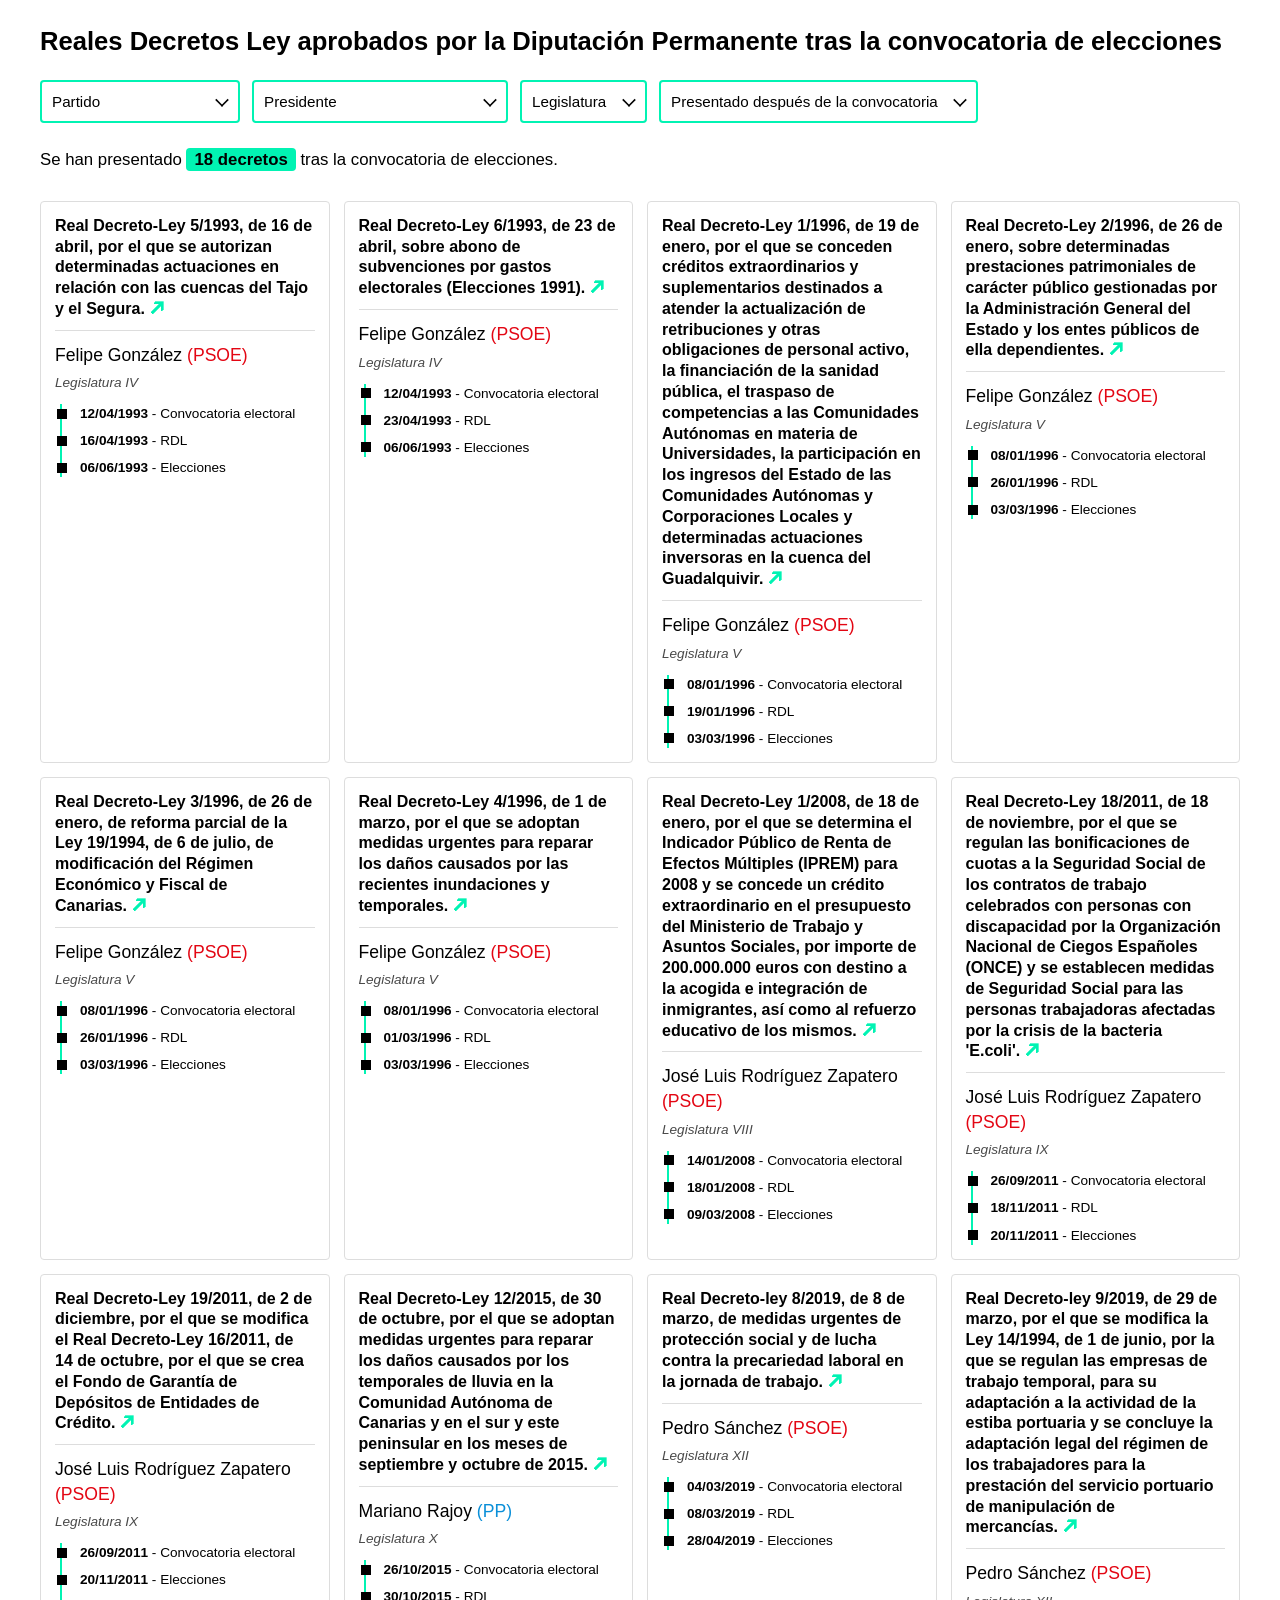
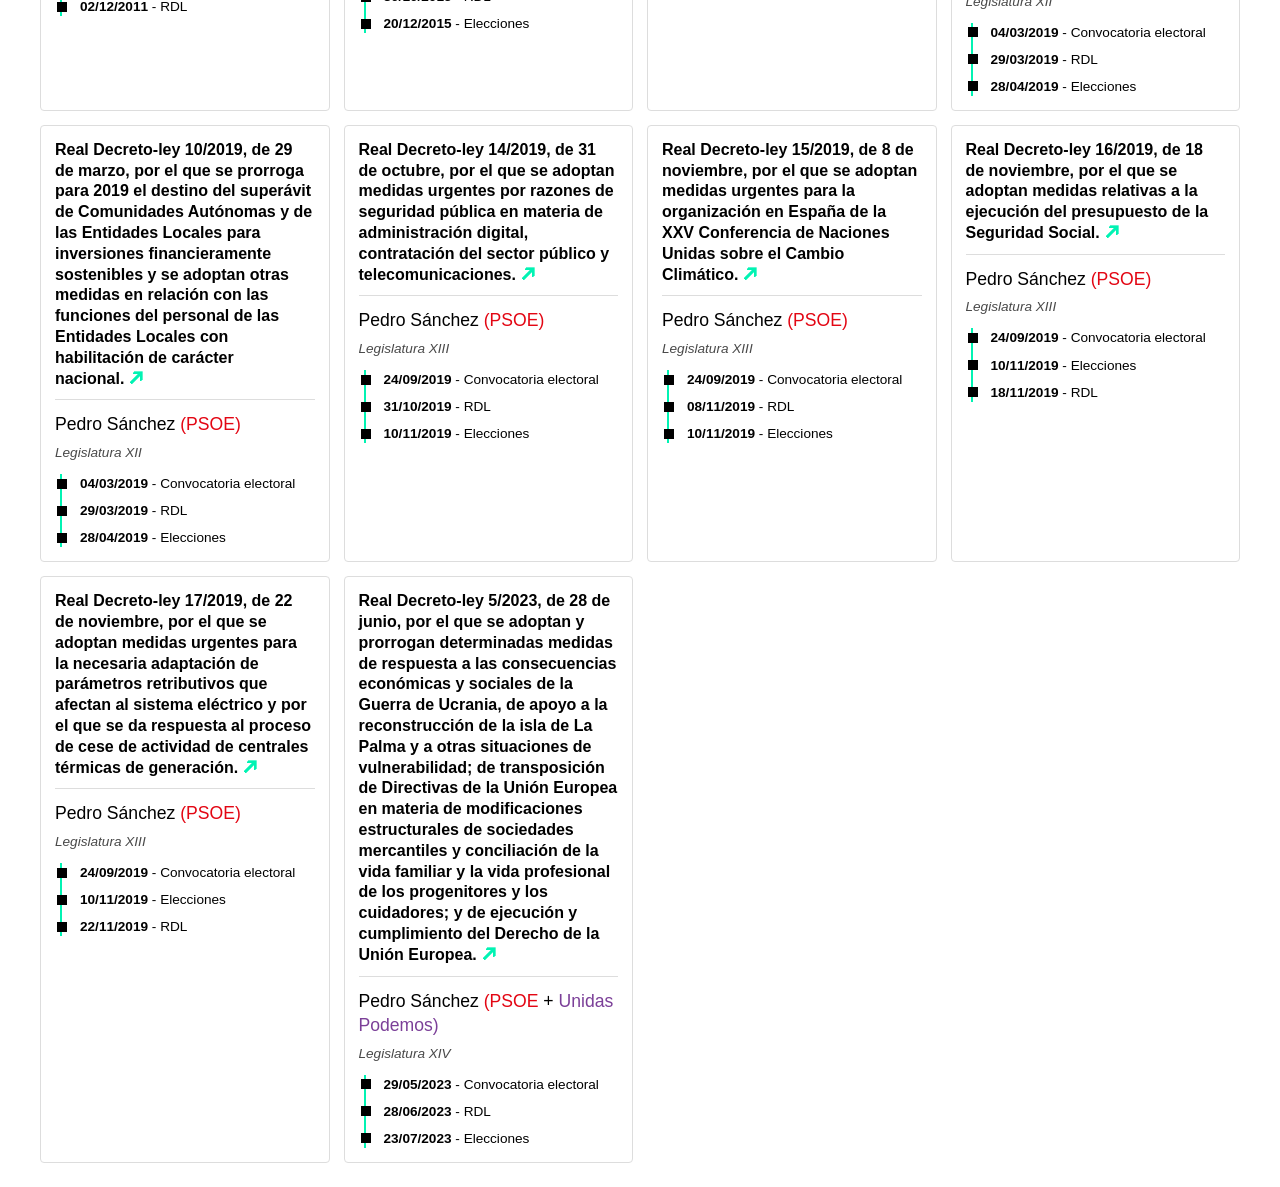
==== commit 0c4ad66b: "Cambio orden fechas en cards" ====
--- a/visualizaciones/aprobado-diputacion-permanente.html
+++ b/visualizaciones/aprobado-diputacion-permanente.html
@@ -108,6 +108,11 @@
     `<span style="color:${c(ps[ps.length-1])}">)</span>`;
 }
 
+const ts = d => { const [dd,mm,yy] = d.split('/'); return +(yy+mm+dd); };
+const timeline = r => [[r.conv,'Convocatoria electoral'],[r.fecha,'RDL'],[ELEC[r.conv],'Elecciones']]
+  .sort((a,b) => ts(a[0]) - ts(b[0]))
+  .map(([d,t]) => `<div><b>${d}</b> - ${t}</div>`).join('');
+
 function render(){
   const p=$('fPartido').value, pr=$('fPres').value, l=$('fLeg').value, m=$('fMom').value;
   const rows = DATA.filter(r => matches(r, {fPartido:p, fPres:pr, fLeg:l}));
@@ -139,7 +144,7 @@
       <h2>${esc(r.tit)}<a href="${esc(r.url)}" target="_blank" rel="noopener" title="Ver en el Congreso">🡭</a></h2>
       <div class="pres">${esc(r.pres)} ${partyHtml(r)}</div>
       <i class="leg">Legislatura ${roman(r.leg)}</i>
-      <div class="dates"><div><b>${r.conv}</b> - Convocatoria electoral</div><div><b>${r.fecha}</b> - RDL</div><div><b>${ELEC[r.conv]}</b> - Elecciones</div></div>
+      <div class="dates">${timeline(r)}</div>
     </article>`).join('') : '<p class="empty">No hay decretos con esta combinación.</p>';
 }
 ['fPartido','fPres','fLeg','fMom'].forEach(id => $(id).addEventListener('change', () => { refreshOptions(); render(); }));
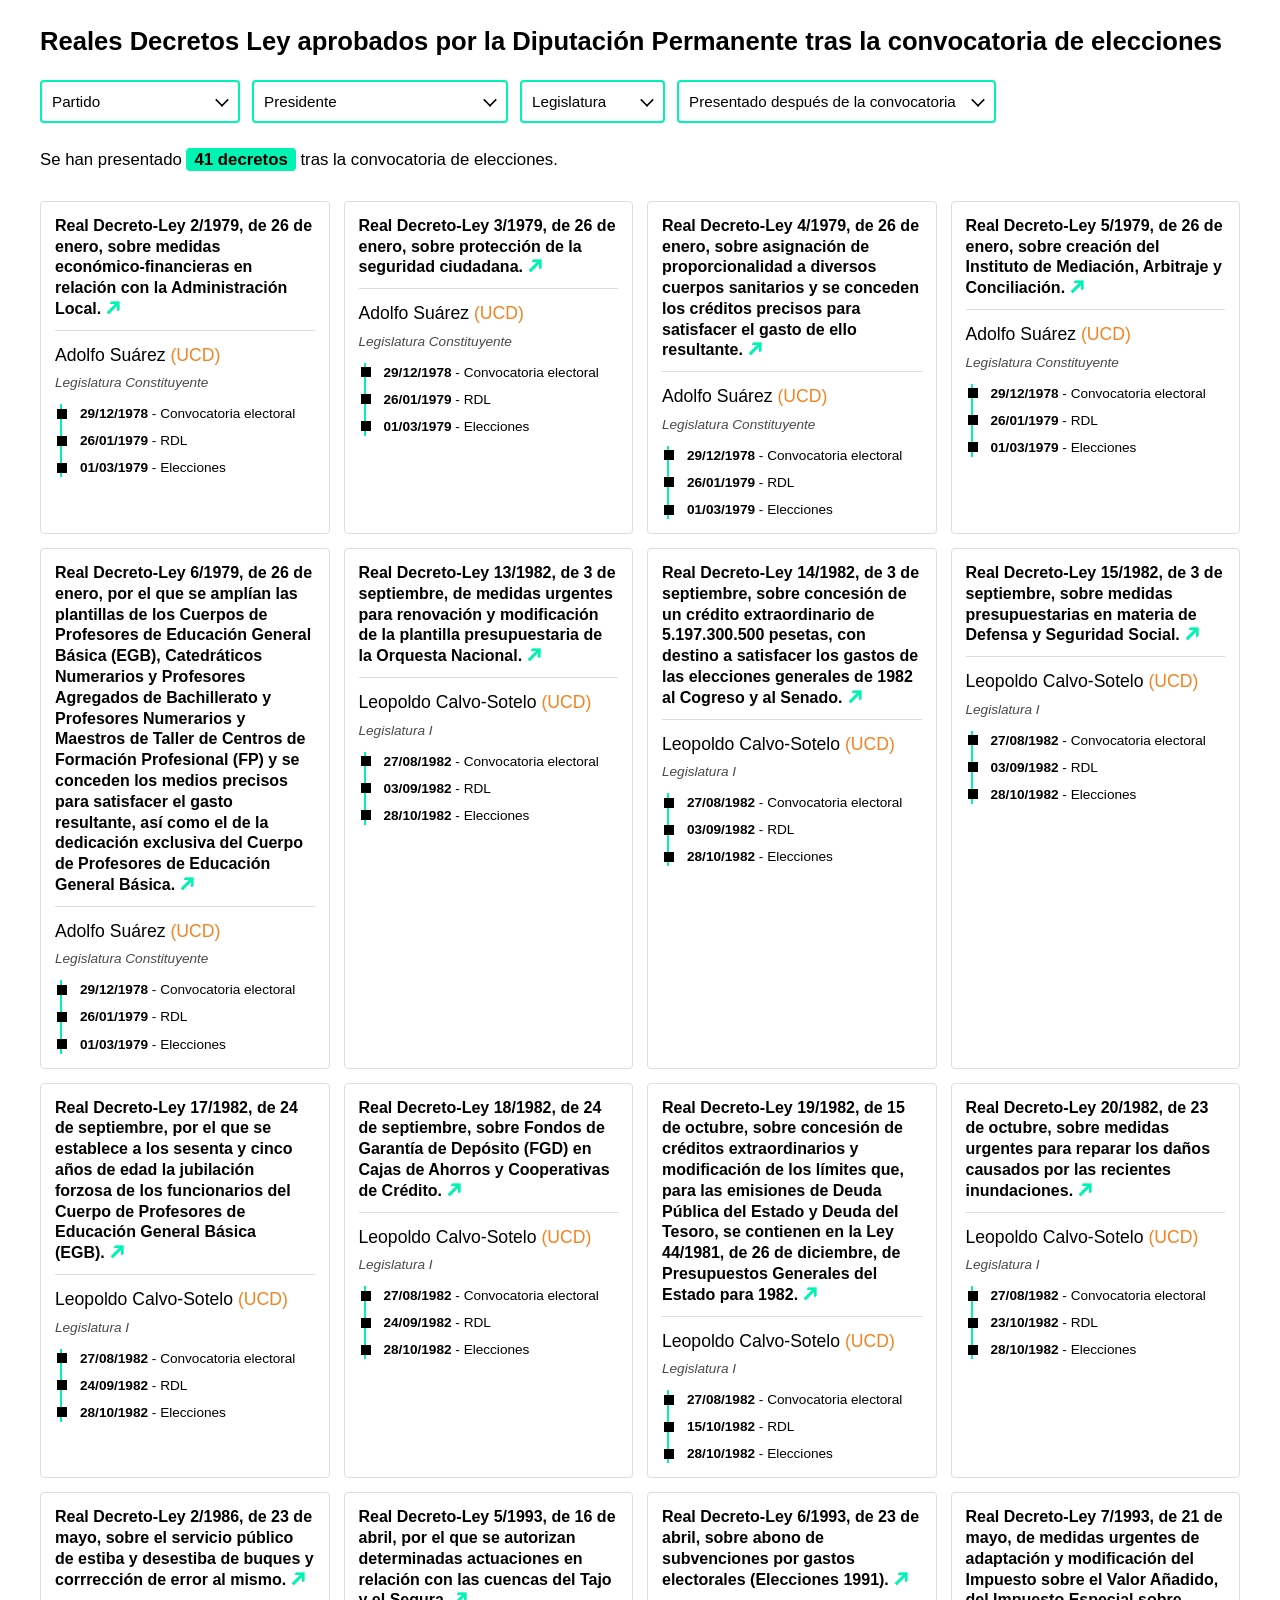
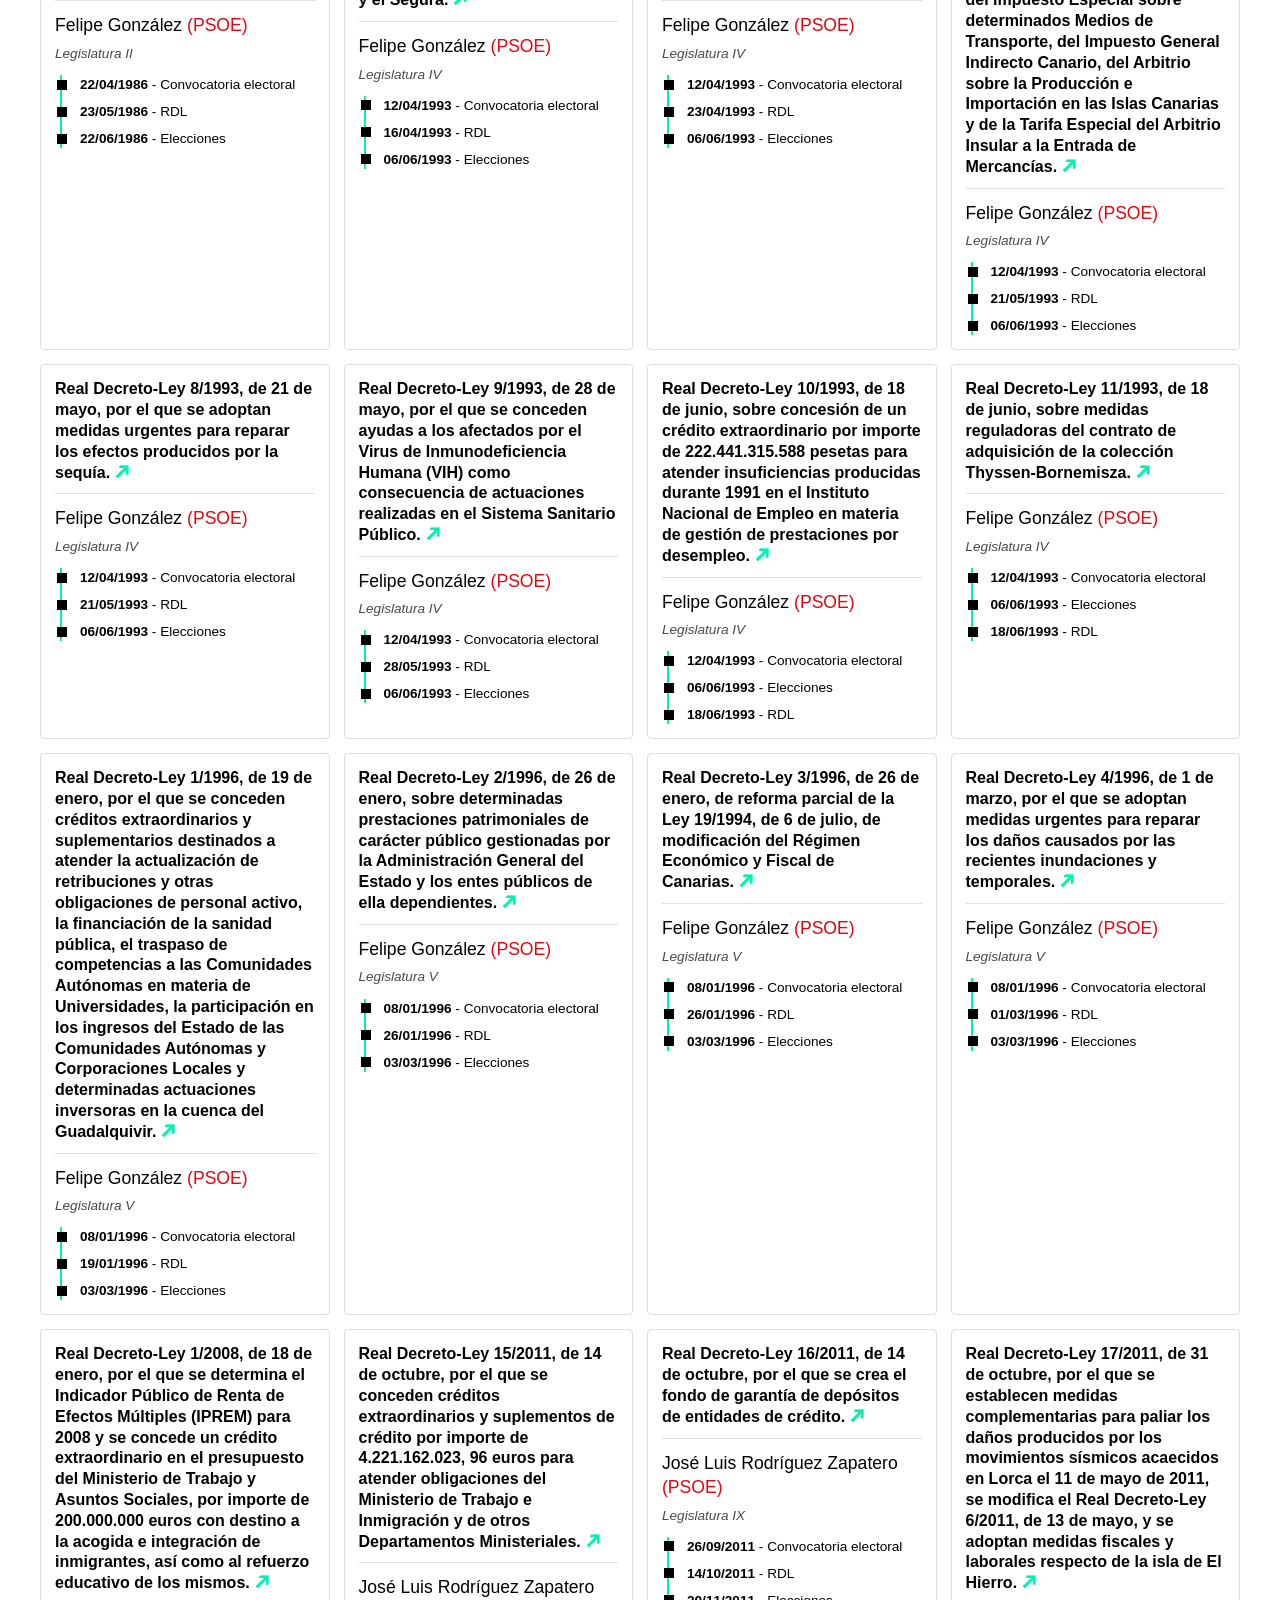
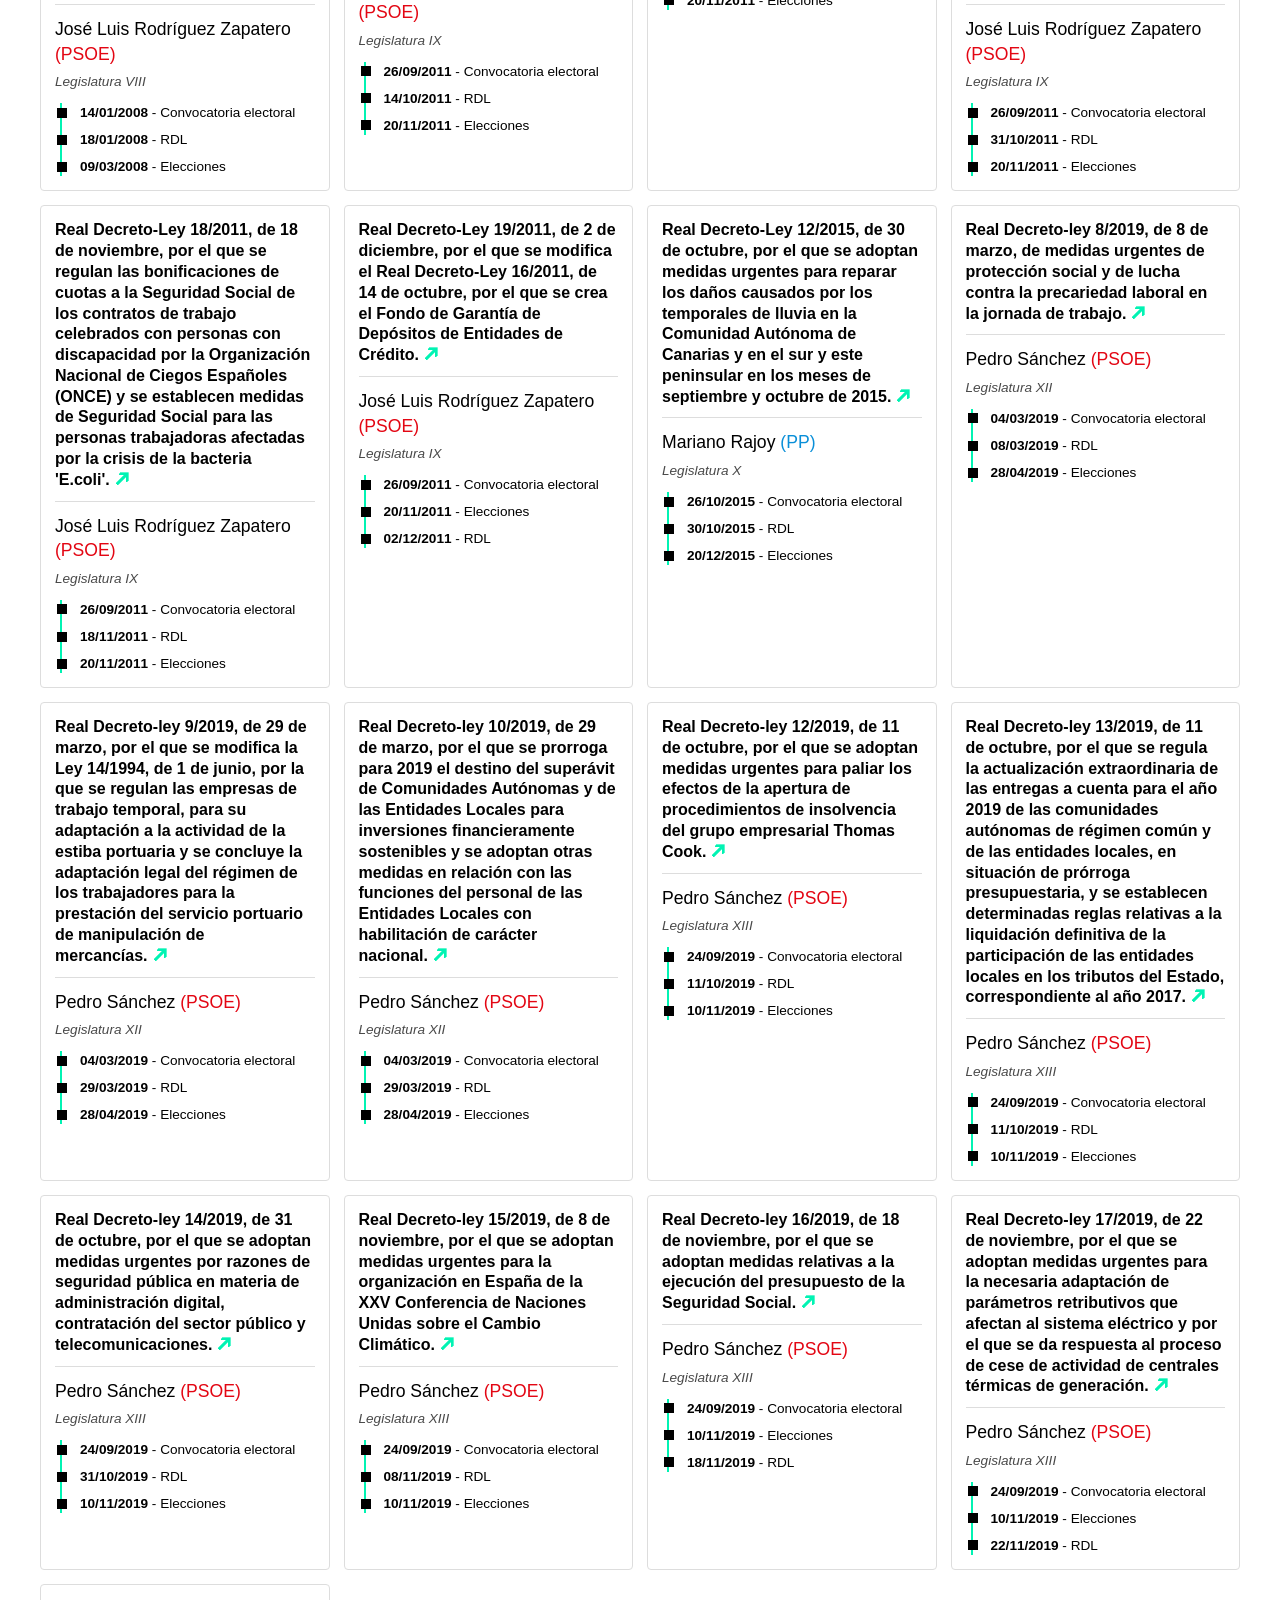
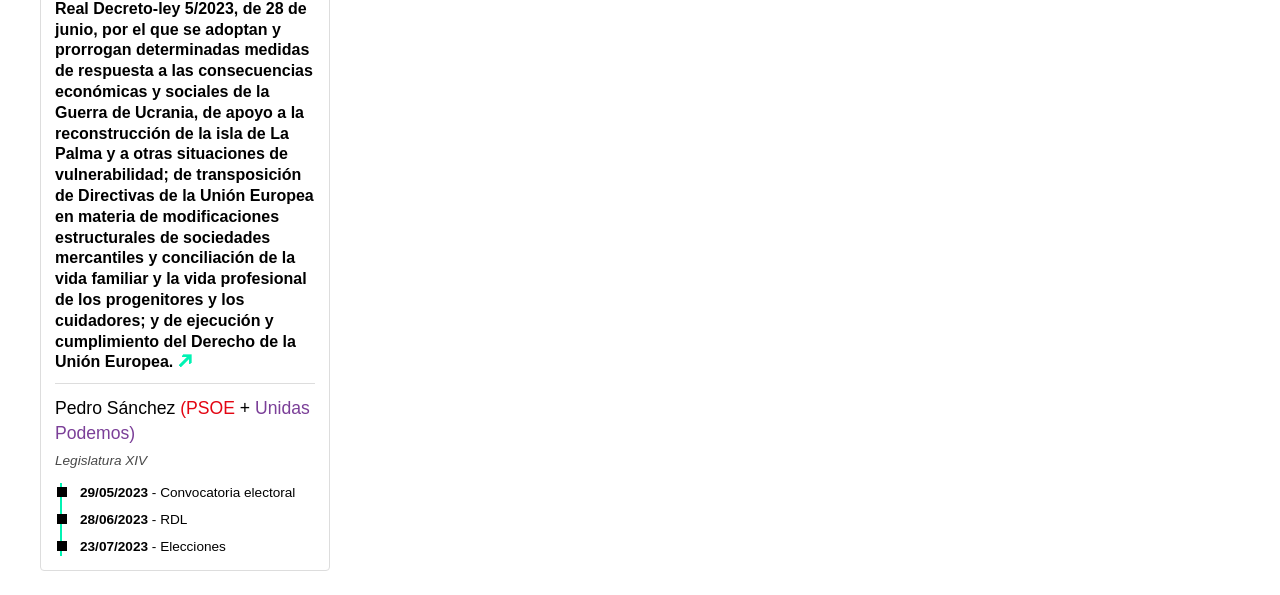
==== commit 1afa546a: "Fallos odio al Congreso que hagan su trabajo" ====
--- a/visualizaciones/aprobado-diputacion-permanente.html
+++ b/visualizaciones/aprobado-diputacion-permanente.html
@@ -50,14 +50,14 @@
 <div class="cards" id="cards"></div>
 </div>
 <script>
-const DATA = [{"leg": 4, "tit": "Real Decreto-Ley 4/1993, de 26 de marzo, por el que se autoriza el resarcimiento de los daños causados como consecuencia de la rotura de la presa de Tous y se concede un crédito extraordinario por importe de 19.000 millones de pesetas.", "fecha": "26/03/1993", "pres": "Felipe González", "partido": "PSOE", "conv": "12/04/1993", "post": false, "url": "https://www.congreso.es/es/busqueda-de-iniciativas?p_p_id=iniciativas&p_p_lifecycle=0&p_p_state=normal&p_p_mode=view&_iniciativas_mode=mostrarDetalle&_iniciativas_legislatura=IV&_iniciativas_id=130%2F000023"}, {"leg": 4, "tit": "Real Decreto-Ley 5/1993, de 16 de abril, por el que se autorizan determinadas actuaciones en relación con las cuencas del Tajo y el Segura.", "fecha": "16/04/1993", "pres": "Felipe González", "partido": "PSOE", "conv": "12/04/1993", "post": true, "url": "https://www.congreso.es/es/busqueda-de-iniciativas?p_p_id=iniciativas&p_p_lifecycle=0&p_p_state=normal&p_p_mode=view&_iniciativas_mode=mostrarDetalle&_iniciativas_legislatura=IV&_iniciativas_id=130%2F000024"}, {"leg": 4, "tit": "Real Decreto-Ley 6/1993, de 23 de abril, sobre abono de subvenciones por gastos electorales (Elecciones 1991).", "fecha": "23/04/1993", "pres": "Felipe González", "partido": "PSOE", "conv": "12/04/1993", "post": true, "url": "https://www.congreso.es/es/busqueda-de-iniciativas?p_p_id=iniciativas&p_p_lifecycle=0&p_p_state=normal&p_p_mode=view&_iniciativas_mode=mostrarDetalle&_iniciativas_legislatura=IV&_iniciativas_id=130%2F000025"}, {"leg": 5, "tit": "Real Decreto-Ley 10/1995, de 28 de diciembre, de compensación de daños por la rotura de la Presa de Tous.", "fecha": "28/12/1995", "pres": "Felipe González", "partido": "PSOE", "conv": "08/01/1996", "post": false, "url": "https://www.congreso.es/es/busqueda-de-iniciativas?p_p_id=iniciativas&p_p_lifecycle=0&p_p_state=normal&p_p_mode=view&_iniciativas_mode=mostrarDetalle&_iniciativas_legislatura=V&_iniciativas_id=130%2F000034"}, {"leg": 5, "tit": "Real Decreto-Ley 11/1995, de 28 de diciembre, por el que se establecen las normas aplicables al tratamiento de las aguas residuales urbanas.", "fecha": "28/12/1995", "pres": "Felipe González", "partido": "PSOE", "conv": "08/01/1996", "post": false, "url": "https://www.congreso.es/es/busqueda-de-iniciativas?p_p_id=iniciativas&p_p_lifecycle=0&p_p_state=normal&p_p_mode=view&_iniciativas_mode=mostrarDetalle&_iniciativas_legislatura=V&_iniciativas_id=130%2F000035"}, {"leg": 5, "tit": "Real Decreto-Ley 12/1995, de 28 de diciembre, sobre medidas urgentes en materia presupuestaria, tributaria y financiera.", "fecha": "28/12/1995", "pres": "Felipe González", "partido": "PSOE", "conv": "08/01/1996", "post": false, "url": "https://www.congreso.es/es/busqueda-de-iniciativas?p_p_id=iniciativas&p_p_lifecycle=0&p_p_state=normal&p_p_mode=view&_iniciativas_mode=mostrarDetalle&_iniciativas_legislatura=V&_iniciativas_id=130%2F000036"}, {"leg": 5, "tit": "Real Decreto-Ley 1/1996, de 19 de enero, por el que se conceden créditos extraordinarios y suplementarios destinados a atender la actualización de retribuciones y otras obligaciones de personal activo, la financiación de la sanidad pública, el traspaso de competencias a las Comunidades Autónomas en materia de Universidades, la participación en los ingresos del Estado de las Comunidades Autónomas y Corporaciones Locales y determinadas actuaciones inversoras en la cuenca del Guadalquivir.", "fecha": "19/01/1996", "pres": "Felipe González", "partido": "PSOE", "conv": "08/01/1996", "post": true, "url": "https://www.congreso.es/es/busqueda-de-iniciativas?p_p_id=iniciativas&p_p_lifecycle=0&p_p_state=normal&p_p_mode=view&_iniciativas_mode=mostrarDetalle&_iniciativas_legislatura=V&_iniciativas_id=130%2F000037"}, {"leg": 5, "tit": "Real Decreto-Ley 2/1996, de 26 de enero, sobre determinadas prestaciones patrimoniales de carácter público gestionadas por la Administración General del Estado y los entes públicos de ella dependientes.", "fecha": "26/01/1996", "pres": "Felipe González", "partido": "PSOE", "conv": "08/01/1996", "post": true, "url": "https://www.congreso.es/es/busqueda-de-iniciativas?p_p_id=iniciativas&p_p_lifecycle=0&p_p_state=normal&p_p_mode=view&_iniciativas_mode=mostrarDetalle&_iniciativas_legislatura=V&_iniciativas_id=130%2F000038"}, {"leg": 5, "tit": "Real Decreto-Ley 3/1996, de 26 de enero, de reforma parcial de la Ley 19/1994, de 6 de julio, de modificación del Régimen Económico y Fiscal de Canarias.", "fecha": "26/01/1996", "pres": "Felipe González", "partido": "PSOE", "conv": "08/01/1996", "post": true, "url": "https://www.congreso.es/es/busqueda-de-iniciativas?p_p_id=iniciativas&p_p_lifecycle=0&p_p_state=normal&p_p_mode=view&_iniciativas_mode=mostrarDetalle&_iniciativas_legislatura=V&_iniciativas_id=130%2F000039"}, {"leg": 5, "tit": "Real Decreto-Ley 4/1996, de 1 de marzo, por el que se adoptan medidas urgentes para reparar los daños causados por las recientes inundaciones y temporales.", "fecha": "01/03/1996", "pres": "Felipe González", "partido": "PSOE", "conv": "08/01/1996", "post": true, "url": "https://www.congreso.es/es/busqueda-de-iniciativas?p_p_id=iniciativas&p_p_lifecycle=0&p_p_state=normal&p_p_mode=view&_iniciativas_mode=mostrarDetalle&_iniciativas_legislatura=V&_iniciativas_id=130%2F000040"}, {"leg": 6, "tit": "Real Decreto-Ley 1/2000, de 14 de enero, sobre determinadas medidas de mejora de la protección familiar de la Seguridad Social.", "fecha": "14/01/2000", "pres": "José María Aznar", "partido": "PP", "conv": "17/01/2000", "post": false, "url": "https://www.congreso.es/es/busqueda-de-iniciativas?p_p_id=iniciativas&p_p_lifecycle=0&p_p_state=normal&p_p_mode=view&_iniciativas_mode=mostrarDetalle&_iniciativas_legislatura=VI&_iniciativas_id=130%2F000085"}, {"leg": 8, "tit": "Real Decreto-Ley 1/2008, de 18 de enero, por el que se determina el Indicador Público de Renta de Efectos Múltiples (IPREM) para 2008 y se concede un crédito extraordinario en el presupuesto del Ministerio de Trabajo y Asuntos Sociales, por importe de 200.000.000 euros con destino a la acogida e integración de inmigrantes, así como al refuerzo educativo de los mismos.", "fecha": "18/01/2008", "pres": "José Luis Rodríguez Zapatero", "partido": "PSOE", "conv": "14/01/2008", "post": true, "url": "https://www.congreso.es/es/busqueda-de-iniciativas?p_p_id=iniciativas&p_p_lifecycle=0&p_p_state=normal&p_p_mode=view&_iniciativas_mode=mostrarDetalle&_iniciativas_legislatura=VIII&_iniciativas_id=130%2F000052"}, {"leg": 9, "tit": "Real Decreto-Ley 18/2011, de 18 de noviembre, por el que se regulan las bonificaciones de cuotas a la Seguridad Social de los contratos de trabajo celebrados con personas con discapacidad por la Organización Nacional de Ciegos Españoles (ONCE) y se establecen medidas de Seguridad Social para las personas trabajadoras afectadas por la crisis de la bacteria 'E.coli'.", "fecha": "18/11/2011", "pres": "José Luis Rodríguez Zapatero", "partido": "PSOE", "conv": "26/09/2011", "post": true, "url": "https://www.congreso.es/es/busqueda-de-iniciativas?p_p_id=iniciativas&p_p_lifecycle=0&p_p_state=normal&p_p_mode=view&_iniciativas_mode=mostrarDetalle&_iniciativas_legislatura=IX&_iniciativas_id=130%2F000055"}, {"leg": 9, "tit": "Real Decreto-Ley 19/2011, de 2 de diciembre, por el que se modifica el Real Decreto-Ley 16/2011, de 14 de octubre, por el que se crea el Fondo de Garantía de Depósitos de Entidades de Crédito.", "fecha": "02/12/2011", "pres": "José Luis Rodríguez Zapatero", "partido": "PSOE", "conv": "26/09/2011", "post": true, "url": "https://www.congreso.es/es/busqueda-de-iniciativas?p_p_id=iniciativas&p_p_lifecycle=0&p_p_state=normal&p_p_mode=view&_iniciativas_mode=mostrarDetalle&_iniciativas_legislatura=IX&_iniciativas_id=130%2F000056"}, {"leg": 10, "tit": "Real Decreto-Ley 12/2015, de 30 de octubre, por el que se adoptan medidas urgentes para reparar los daños causados por los temporales de lluvia en la Comunidad Autónoma de Canarias y en el sur y este peninsular en los meses de septiembre y octubre de 2015.", "fecha": "30/10/2015", "pres": "Mariano Rajoy", "partido": "PP", "conv": "26/10/2015", "post": true, "url": "https://www.congreso.es/es/busqueda-de-iniciativas?p_p_id=iniciativas&p_p_lifecycle=0&p_p_state=normal&p_p_mode=view&_iniciativas_mode=mostrarDetalle&_iniciativas_legislatura=X&_iniciativas_id=130%2F000076"}, {"leg": 12, "tit": "Real Decreto-ley 7/2019, de 1 de marzo, de medidas urgentes en materia de vivienda y alquiler.", "fecha": "01/03/2019", "pres": "Pedro Sánchez", "partido": "PSOE", "conv": "04/03/2019", "post": false, "url": "https://www.congreso.es/es/busqueda-de-iniciativas?p_p_id=iniciativas&p_p_lifecycle=0&p_p_state=normal&p_p_mode=view&_iniciativas_mode=mostrarDetalle&_iniciativas_legislatura=XII&_iniciativas_id=130%2F000061"}, {"leg": 12, "tit": "Real Decreto-ley 6/2019, de 1 de marzo, de medidas urgentes para garantía de la igualdad de trato y de oportunidades entre mujeres y hombres en el empleo y la ocupación.", "fecha": "01/03/2019", "pres": "Pedro Sánchez", "partido": "PSOE", "conv": "04/03/2019", "post": false, "url": "https://www.congreso.es/es/busqueda-de-iniciativas?p_p_id=iniciativas&p_p_lifecycle=0&p_p_state=normal&p_p_mode=view&_iniciativas_mode=mostrarDetalle&_iniciativas_legislatura=XII&_iniciativas_id=130%2F000062"}, {"leg": 12, "tit": "Real Decreto-ley 8/2019, de 8 de marzo, de medidas urgentes de protección social y de lucha contra la precariedad laboral en la jornada de trabajo.", "fecha": "08/03/2019", "pres": "Pedro Sánchez", "partido": "PSOE", "conv": "04/03/2019", "post": true, "url": "https://www.congreso.es/es/busqueda-de-iniciativas?p_p_id=iniciativas&p_p_lifecycle=0&p_p_state=normal&p_p_mode=view&_iniciativas_mode=mostrarDetalle&_iniciativas_legislatura=XII&_iniciativas_id=130%2F000063"}, {"leg": 12, "tit": "Real Decreto-ley 9/2019, de 29 de marzo, por el que se modifica la Ley 14/1994, de 1 de junio, por la que se regulan las empresas de trabajo temporal, para su adaptación a la actividad de la estiba portuaria y se concluye la adaptación legal del régimen de los trabajadores para la prestación del servicio portuario de manipulación de mercancías.", "fecha": "29/03/2019", "pres": "Pedro Sánchez", "partido": "PSOE", "conv": "04/03/2019", "post": true, "url": "https://www.congreso.es/es/busqueda-de-iniciativas?p_p_id=iniciativas&p_p_lifecycle=0&p_p_state=normal&p_p_mode=view&_iniciativas_mode=mostrarDetalle&_iniciativas_legislatura=XII&_iniciativas_id=130%2F000064"}, {"leg": 12, "tit": "Real Decreto-ley 10/2019, de 29 de marzo, por el que se prorroga para 2019 el destino del superávit de Comunidades Autónomas y de las Entidades Locales para inversiones financieramente sostenibles y se adoptan otras medidas en relación con las funciones del personal de las Entidades Locales con habilitación de carácter nacional.", "fecha": "29/03/2019", "pres": "Pedro Sánchez", "partido": "PSOE", "conv": "04/03/2019", "post": true, "url": "https://www.congreso.es/es/busqueda-de-iniciativas?p_p_id=iniciativas&p_p_lifecycle=0&p_p_state=normal&p_p_mode=view&_iniciativas_mode=mostrarDetalle&_iniciativas_legislatura=XII&_iniciativas_id=130%2F000065"}, {"leg": 13, "tit": "Real Decreto-ley 11/2019, de 20 de septiembre, por el que se adoptan medidas urgentes para paliar los daños causados por temporales y otras situaciones catastróficas.", "fecha": "20/09/2019", "pres": "Pedro Sánchez", "partido": "PSOE", "conv": "24/09/2019", "post": false, "url": "https://www.congreso.es/es/busqueda-de-iniciativas?p_p_id=iniciativas&p_p_lifecycle=0&p_p_state=normal&p_p_mode=view&_iniciativas_mode=mostrarDetalle&_iniciativas_legislatura=XIII&_iniciativas_id=130%2F000001"}, {"leg": 13, "tit": "Real Decreto-ley 14/2019, de 31 de octubre, por el que se adoptan medidas urgentes por razones de seguridad pública en materia de administración digital, contratación del sector público y telecomunicaciones.", "fecha": "31/10/2019", "pres": "Pedro Sánchez", "partido": "PSOE", "conv": "24/09/2019", "post": true, "url": "https://www.congreso.es/es/busqueda-de-iniciativas?p_p_id=iniciativas&p_p_lifecycle=0&p_p_state=normal&p_p_mode=view&_iniciativas_mode=mostrarDetalle&_iniciativas_legislatura=XIII&_iniciativas_id=130%2F000004"}, {"leg": 13, "tit": "Real Decreto-ley 15/2019, de 8 de noviembre, por el que se adoptan medidas urgentes para la organización en España de la XXV Conferencia de Naciones Unidas sobre el Cambio Climático.", "fecha": "08/11/2019", "pres": "Pedro Sánchez", "partido": "PSOE", "conv": "24/09/2019", "post": true, "url": "https://www.congreso.es/es/busqueda-de-iniciativas?p_p_id=iniciativas&p_p_lifecycle=0&p_p_state=normal&p_p_mode=view&_iniciativas_mode=mostrarDetalle&_iniciativas_legislatura=XIII&_iniciativas_id=130%2F000005"}, {"leg": 13, "tit": "Real Decreto-ley 16/2019, de 18 de noviembre, por el que se adoptan medidas relativas a la ejecución del presupuesto de la Seguridad Social.", "fecha": "18/11/2019", "pres": "Pedro Sánchez", "partido": "PSOE", "conv": "24/09/2019", "post": true, "url": "https://www.congreso.es/es/busqueda-de-iniciativas?p_p_id=iniciativas&p_p_lifecycle=0&p_p_state=normal&p_p_mode=view&_iniciativas_mode=mostrarDetalle&_iniciativas_legislatura=XIII&_iniciativas_id=130%2F000006"}, {"leg": 13, "tit": "Real Decreto-ley 17/2019, de 22 de noviembre, por el que se adoptan medidas urgentes para la necesaria adaptación de parámetros retributivos que afectan al sistema eléctrico y por el que se da respuesta al proceso de cese de actividad de centrales térmicas de generación.", "fecha": "22/11/2019", "pres": "Pedro Sánchez", "partido": "PSOE", "conv": "24/09/2019", "post": true, "url": "https://www.congreso.es/es/busqueda-de-iniciativas?p_p_id=iniciativas&p_p_lifecycle=0&p_p_state=normal&p_p_mode=view&_iniciativas_mode=mostrarDetalle&_iniciativas_legislatura=XIII&_iniciativas_id=130%2F000007"}, {"leg": 14, "tit": "Real Decreto-ley 4/2023, de 11 de mayo, por el que se adoptan medidas urgentes en materia agraria y de aguas en respuesta a la sequía y al agravamiento de las condiciones del sector primario derivado del conflicto bélico en Ucrania y de las condiciones climatológicas, así como de promoción del uso del transporte público colectivo terrestre por parte de los jóvenes y prevención de riesgos laborales en episodios de elevadas temperaturas.", "fecha": "11/05/2023", "pres": "Pedro Sánchez", "partido": "PSOE + Unidas Podemos", "conv": "29/05/2023", "post": false, "url": "https://www.congreso.es/es/busqueda-de-iniciativas?p_p_id=iniciativas&p_p_lifecycle=0&p_p_state=normal&p_p_mode=view&_iniciativas_mode=mostrarDetalle&_iniciativas_legislatura=XIV&_iniciativas_id=130%2F000096"}, {"leg": 14, "tit": "Real Decreto-ley 5/2023, de 28 de junio, por el que se adoptan y prorrogan determinadas medidas de respuesta a las consecuencias económicas y sociales de la Guerra de Ucrania, de apoyo a la reconstrucción de la isla de La Palma y a otras situaciones de vulnerabilidad; de transposición de Directivas de la Unión Europea en materia de modificaciones estructurales de sociedades mercantiles y conciliación de la vida familiar y la vida profesional de los progenitores y los cuidadores; y de ejecución y cumplimiento del Derecho de la Unión Europea.", "fecha": "28/06/2023", "pres": "Pedro Sánchez", "partido": "PSOE + Unidas Podemos", "conv": "29/05/2023", "post": true, "url": "https://www.congreso.es/es/busqueda-de-iniciativas?p_p_id=iniciativas&p_p_lifecycle=0&p_p_state=normal&p_p_mode=view&_iniciativas_mode=mostrarDetalle&_iniciativas_legislatura=XIV&_iniciativas_id=130%2F000097"}];
-const ELEC = {"12/04/1993":"06/06/1993","08/01/1996":"03/03/1996","17/01/2000":"12/03/2000","14/01/2008":"09/03/2008","26/09/2011":"20/11/2011","26/10/2015":"20/12/2015","04/03/2019":"28/04/2019","24/09/2019":"10/11/2019","29/05/2023":"23/07/2023"};
-const COL = {"PSOE":"#e30613","PP":"#0a8fd8","Unidas Podemos":"#7b3f98"};
+const DATA = [{"leg": 0, "tit": "Real Decreto-Ley 50/1978, de 29 de diciembre, por el que se anticipa la aplicación de los artículos relativos a los créditos de personal comprendidos en el Proyecto de Ley de Presupuestos Generales del Estado para 1979.", "fecha": "29/12/1978", "pres": "Adolfo Suárez", "partido": "UCD", "conv": "29/12/1978", "post": false, "url": "https://www.congreso.es/es/busqueda-de-iniciativas?p_p_id=iniciativas&p_p_lifecycle=0&p_p_state=normal&p_p_mode=view&_iniciativas_mode=mostrarDetalle&_iniciativas_legislatura=0&_iniciativas_id=130%2F000056"}, {"leg": 0, "tit": "Real Decreto-Ley 2/1979, de 26 de enero, sobre medidas económico-financieras en relación con la Administración Local.", "fecha": "26/01/1979", "pres": "Adolfo Suárez", "partido": "UCD", "conv": "29/12/1978", "post": true, "url": "https://www.congreso.es/es/busqueda-de-iniciativas?p_p_id=iniciativas&p_p_lifecycle=0&p_p_state=normal&p_p_mode=view&_iniciativas_mode=mostrarDetalle&_iniciativas_legislatura=0&_iniciativas_id=130%2F000058"}, {"leg": 0, "tit": "Real Decreto-Ley 3/1979, de 26 de enero, sobre protección de la seguridad ciudadana.", "fecha": "26/01/1979", "pres": "Adolfo Suárez", "partido": "UCD", "conv": "29/12/1978", "post": true, "url": "https://www.congreso.es/es/busqueda-de-iniciativas?p_p_id=iniciativas&p_p_lifecycle=0&p_p_state=normal&p_p_mode=view&_iniciativas_mode=mostrarDetalle&_iniciativas_legislatura=0&_iniciativas_id=130%2F000059"}, {"leg": 0, "tit": "Real Decreto-Ley 4/1979, de 26 de enero, sobre asignación de proporcionalidad a diversos cuerpos sanitarios y se conceden los créditos precisos para satisfacer el gasto de ello resultante.", "fecha": "26/01/1979", "pres": "Adolfo Suárez", "partido": "UCD", "conv": "29/12/1978", "post": true, "url": "https://www.congreso.es/es/busqueda-de-iniciativas?p_p_id=iniciativas&p_p_lifecycle=0&p_p_state=normal&p_p_mode=view&_iniciativas_mode=mostrarDetalle&_iniciativas_legislatura=0&_iniciativas_id=130%2F000060"}, {"leg": 0, "tit": "Real Decreto-Ley 5/1979, de 26 de enero, sobre creación del Instituto de Mediación, Arbitraje y Conciliación.", "fecha": "26/01/1979", "pres": "Adolfo Suárez", "partido": "UCD", "conv": "29/12/1978", "post": true, "url": "https://www.congreso.es/es/busqueda-de-iniciativas?p_p_id=iniciativas&p_p_lifecycle=0&p_p_state=normal&p_p_mode=view&_iniciativas_mode=mostrarDetalle&_iniciativas_legislatura=0&_iniciativas_id=130%2F000061"}, {"leg": 0, "tit": "Real Decreto-Ley 6/1979, de 26 de enero, por el que se amplían las plantillas de los Cuerpos de Profesores de Educación General Básica (EGB), Catedráticos Numerarios y Profesores Agregados de Bachillerato y Profesores Numerarios y Maestros de Taller de Centros de Formación Profesional (FP) y se conceden los medios precisos para satisfacer el gasto resultante, así como el de la dedicación exclusiva del Cuerpo de Profesores de Educación General Básica.", "fecha": "26/01/1979", "pres": "Adolfo Suárez", "partido": "UCD", "conv": "29/12/1978", "post": true, "url": "https://www.congreso.es/es/busqueda-de-iniciativas?p_p_id=iniciativas&p_p_lifecycle=0&p_p_state=normal&p_p_mode=view&_iniciativas_mode=mostrarDetalle&_iniciativas_legislatura=0&_iniciativas_id=130%2F000062"}, {"leg": 1, "tit": "Real Decreto-Ley 12/1982, de 27 de agosto, por el que se regula la intervención del Estado en la Central Nuclear de Lemóniz (Vizcaya).", "fecha": "27/08/1982", "pres": "Leopoldo Calvo-Sotelo", "partido": "UCD", "conv": "27/08/1982", "post": false, "url": "https://www.congreso.es/es/busqueda-de-iniciativas?p_p_id=iniciativas&p_p_lifecycle=0&p_p_state=normal&p_p_mode=view&_iniciativas_mode=mostrarDetalle&_iniciativas_legislatura=I&_iniciativas_id=130%2F000063"}, {"leg": 1, "tit": "Real Decreto-Ley 16/1982, de 27 de agosto, sobre concesión de moratoria y exenciones de pago por daños originados a causa de la sequía.", "fecha": "27/08/1982", "pres": "Leopoldo Calvo-Sotelo", "partido": "UCD", "conv": "27/08/1982", "post": false, "url": "https://www.congreso.es/es/busqueda-de-iniciativas?p_p_id=iniciativas&p_p_lifecycle=0&p_p_state=normal&p_p_mode=view&_iniciativas_mode=mostrarDetalle&_iniciativas_legislatura=I&_iniciativas_id=130%2F000067"}, {"leg": 1, "tit": "Real Decreto-Ley 13/1982, de 3 de septiembre, de medidas urgentes para renovación y modificación de la plantilla presupuestaria de la Orquesta Nacional.", "fecha": "03/09/1982", "pres": "Leopoldo Calvo-Sotelo", "partido": "UCD", "conv": "27/08/1982", "post": true, "url": "https://www.congreso.es/es/busqueda-de-iniciativas?p_p_id=iniciativas&p_p_lifecycle=0&p_p_state=normal&p_p_mode=view&_iniciativas_mode=mostrarDetalle&_iniciativas_legislatura=I&_iniciativas_id=130%2F000064"}, {"leg": 1, "tit": "Real Decreto-Ley 14/1982, de 3 de septiembre, sobre concesión de un crédito extraordinario de 5.197.300.500 pesetas, con destino a satisfacer los gastos de las elecciones generales de 1982 al Cogreso y al Senado.", "fecha": "03/09/1982", "pres": "Leopoldo Calvo-Sotelo", "partido": "UCD", "conv": "27/08/1982", "post": true, "url": "https://www.congreso.es/es/busqueda-de-iniciativas?p_p_id=iniciativas&p_p_lifecycle=0&p_p_state=normal&p_p_mode=view&_iniciativas_mode=mostrarDetalle&_iniciativas_legislatura=I&_iniciativas_id=130%2F000065"}, {"leg": 1, "tit": "Real Decreto-Ley 15/1982, de 3 de septiembre, sobre medidas presupuestarias en materia de Defensa y Seguridad Social.", "fecha": "03/09/1982", "pres": "Leopoldo Calvo-Sotelo", "partido": "UCD", "conv": "27/08/1982", "post": true, "url": "https://www.congreso.es/es/busqueda-de-iniciativas?p_p_id=iniciativas&p_p_lifecycle=0&p_p_state=normal&p_p_mode=view&_iniciativas_mode=mostrarDetalle&_iniciativas_legislatura=I&_iniciativas_id=130%2F000066"}, {"leg": 1, "tit": "Real Decreto-Ley 17/1982, de 24 de septiembre, por el que se establece a los sesenta y cinco años de edad la jubilación forzosa de los funcionarios del Cuerpo de Profesores de Educación General Básica (EGB).", "fecha": "24/09/1982", "pres": "Leopoldo Calvo-Sotelo", "partido": "UCD", "conv": "27/08/1982", "post": true, "url": "https://www.congreso.es/es/busqueda-de-iniciativas?p_p_id=iniciativas&p_p_lifecycle=0&p_p_state=normal&p_p_mode=view&_iniciativas_mode=mostrarDetalle&_iniciativas_legislatura=I&_iniciativas_id=130%2F000068"}, {"leg": 1, "tit": "Real Decreto-Ley 18/1982, de 24 de septiembre, sobre Fondos de Garantía de Depósito (FGD) en Cajas de Ahorros y Cooperativas de Crédito.", "fecha": "24/09/1982", "pres": "Leopoldo Calvo-Sotelo", "partido": "UCD", "conv": "27/08/1982", "post": true, "url": "https://www.congreso.es/es/busqueda-de-iniciativas?p_p_id=iniciativas&p_p_lifecycle=0&p_p_state=normal&p_p_mode=view&_iniciativas_mode=mostrarDetalle&_iniciativas_legislatura=I&_iniciativas_id=130%2F000069"}, {"leg": 1, "tit": "Real Decreto-Ley 19/1982, de 15 de octubre, sobre concesión de créditos extraordinarios y modificación de los límites que, para las emisiones de Deuda Pública del Estado y Deuda del Tesoro, se contienen en la Ley 44/1981, de 26 de diciembre, de Presupuestos Generales del Estado para 1982.", "fecha": "15/10/1982", "pres": "Leopoldo Calvo-Sotelo", "partido": "UCD", "conv": "27/08/1982", "post": true, "url": "https://www.congreso.es/es/busqueda-de-iniciativas?p_p_id=iniciativas&p_p_lifecycle=0&p_p_state=normal&p_p_mode=view&_iniciativas_mode=mostrarDetalle&_iniciativas_legislatura=I&_iniciativas_id=130%2F000070"}, {"leg": 1, "tit": "Real Decreto-Ley 20/1982, de 23 de octubre, sobre medidas urgentes para reparar los daños causados por las recientes inundaciones.", "fecha": "23/10/1982", "pres": "Leopoldo Calvo-Sotelo", "partido": "UCD", "conv": "27/08/1982", "post": true, "url": "https://www.congreso.es/es/busqueda-de-iniciativas?p_p_id=iniciativas&p_p_lifecycle=0&p_p_state=normal&p_p_mode=view&_iniciativas_mode=mostrarDetalle&_iniciativas_legislatura=I&_iniciativas_id=130%2F000071"}, {"leg": 2, "tit": "Real Decreto-Ley 2/1986, de 23 de mayo, sobre el servicio público de estiba y desestiba de buques y corrrección de error al mismo.", "fecha": "23/05/1986", "pres": "Felipe González", "partido": "PSOE", "conv": "22/04/1986", "post": true, "url": "https://www.congreso.es/es/busqueda-de-iniciativas?p_p_id=iniciativas&p_p_lifecycle=0&p_p_state=normal&p_p_mode=view&_iniciativas_mode=mostrarDetalle&_iniciativas_legislatura=II&_iniciativas_id=130%2F000040"}, {"leg": 4, "tit": "Real Decreto-Ley 4/1993, de 26 de marzo, por el que se autoriza el resarcimiento de los daños causados como consecuencia de la rotura de la presa de Tous y se concede un crédito extraordinario por importe de 19.000 millones de pesetas.", "fecha": "26/03/1993", "pres": "Felipe González", "partido": "PSOE", "conv": "12/04/1993", "post": false, "url": "https://www.congreso.es/es/busqueda-de-iniciativas?p_p_id=iniciativas&p_p_lifecycle=0&p_p_state=normal&p_p_mode=view&_iniciativas_mode=mostrarDetalle&_iniciativas_legislatura=IV&_iniciativas_id=130%2F000023"}, {"leg": 4, "tit": "Real Decreto-Ley 5/1993, de 16 de abril, por el que se autorizan determinadas actuaciones en relación con las cuencas del Tajo y el Segura.", "fecha": "16/04/1993", "pres": "Felipe González", "partido": "PSOE", "conv": "12/04/1993", "post": true, "url": "https://www.congreso.es/es/busqueda-de-iniciativas?p_p_id=iniciativas&p_p_lifecycle=0&p_p_state=normal&p_p_mode=view&_iniciativas_mode=mostrarDetalle&_iniciativas_legislatura=IV&_iniciativas_id=130%2F000024"}, {"leg": 4, "tit": "Real Decreto-Ley 6/1993, de 23 de abril, sobre abono de subvenciones por gastos electorales (Elecciones 1991).", "fecha": "23/04/1993", "pres": "Felipe González", "partido": "PSOE", "conv": "12/04/1993", "post": true, "url": "https://www.congreso.es/es/busqueda-de-iniciativas?p_p_id=iniciativas&p_p_lifecycle=0&p_p_state=normal&p_p_mode=view&_iniciativas_mode=mostrarDetalle&_iniciativas_legislatura=IV&_iniciativas_id=130%2F000025"}, {"leg": 4, "tit": "Real Decreto-Ley 7/1993, de 21 de mayo, de medidas urgentes de adaptación y modificación del Impuesto sobre el Valor Añadido, del Impuesto Especial sobre determinados Medios de Transporte, del Impuesto General Indirecto Canario, del Arbitrio sobre la Producción e Importación en las Islas Canarias y de la Tarifa Especial del Arbitrio Insular a la Entrada de Mercancías.", "fecha": "21/05/1993", "pres": "Felipe González", "partido": "PSOE", "conv": "12/04/1993", "post": true, "url": "https://www.congreso.es/es/busqueda-de-iniciativas?p_p_id=iniciativas&p_p_lifecycle=0&p_p_state=normal&p_p_mode=view&_iniciativas_mode=mostrarDetalle&_iniciativas_legislatura=IV&_iniciativas_id=130%2F000026"}, {"leg": 4, "tit": "Real Decreto-Ley 8/1993, de 21 de mayo, por el que se adoptan medidas urgentes para reparar los efectos producidos por la sequía.", "fecha": "21/05/1993", "pres": "Felipe González", "partido": "PSOE", "conv": "12/04/1993", "post": true, "url": "https://www.congreso.es/es/busqueda-de-iniciativas?p_p_id=iniciativas&p_p_lifecycle=0&p_p_state=normal&p_p_mode=view&_iniciativas_mode=mostrarDetalle&_iniciativas_legislatura=IV&_iniciativas_id=130%2F000027"}, {"leg": 4, "tit": "Real Decreto-Ley 9/1993, de 28 de mayo, por el que se conceden ayudas a los afectados por el Virus de Inmunodeficiencia Humana (VIH) como consecuencia de actuaciones realizadas en el Sistema Sanitario Público.", "fecha": "28/05/1993", "pres": "Felipe González", "partido": "PSOE", "conv": "12/04/1993", "post": true, "url": "https://www.congreso.es/es/busqueda-de-iniciativas?p_p_id=iniciativas&p_p_lifecycle=0&p_p_state=normal&p_p_mode=view&_iniciativas_mode=mostrarDetalle&_iniciativas_legislatura=IV&_iniciativas_id=130%2F000028"}, {"leg": 4, "tit": "Real Decreto-Ley 10/1993, de 18 de junio, sobre concesión de un crédito extraordinario por importe de 222.441.315.588 pesetas para atender insuficiencias producidas durante 1991 en el Instituto Nacional de Empleo en materia de gestión de prestaciones por desempleo.", "fecha": "18/06/1993", "pres": "Felipe González", "partido": "PSOE", "conv": "12/04/1993", "post": true, "url": "https://www.congreso.es/es/busqueda-de-iniciativas?p_p_id=iniciativas&p_p_lifecycle=0&p_p_state=normal&p_p_mode=view&_iniciativas_mode=mostrarDetalle&_iniciativas_legislatura=IV&_iniciativas_id=130%2F000029"}, {"leg": 4, "tit": "Real Decreto-Ley 11/1993, de 18 de junio, sobre medidas reguladoras del contrato de adquisición de la colección Thyssen-Bornemisza.", "fecha": "18/06/1993", "pres": "Felipe González", "partido": "PSOE", "conv": "12/04/1993", "post": true, "url": "https://www.congreso.es/es/busqueda-de-iniciativas?p_p_id=iniciativas&p_p_lifecycle=0&p_p_state=normal&p_p_mode=view&_iniciativas_mode=mostrarDetalle&_iniciativas_legislatura=IV&_iniciativas_id=130%2F000030"}, {"leg": 5, "tit": "Real Decreto-Ley 10/1995, de 28 de diciembre, de compensación de daños por la rotura de la Presa de Tous.", "fecha": "28/12/1995", "pres": "Felipe González", "partido": "PSOE", "conv": "08/01/1996", "post": false, "url": "https://www.congreso.es/es/busqueda-de-iniciativas?p_p_id=iniciativas&p_p_lifecycle=0&p_p_state=normal&p_p_mode=view&_iniciativas_mode=mostrarDetalle&_iniciativas_legislatura=V&_iniciativas_id=130%2F000034"}, {"leg": 5, "tit": "Real Decreto-Ley 11/1995, de 28 de diciembre, por el que se establecen las normas aplicables al tratamiento de las aguas residuales urbanas.", "fecha": "28/12/1995", "pres": "Felipe González", "partido": "PSOE", "conv": "08/01/1996", "post": false, "url": "https://www.congreso.es/es/busqueda-de-iniciativas?p_p_id=iniciativas&p_p_lifecycle=0&p_p_state=normal&p_p_mode=view&_iniciativas_mode=mostrarDetalle&_iniciativas_legislatura=V&_iniciativas_id=130%2F000035"}, {"leg": 5, "tit": "Real Decreto-Ley 12/1995, de 28 de diciembre, sobre medidas urgentes en materia presupuestaria, tributaria y financiera.", "fecha": "28/12/1995", "pres": "Felipe González", "partido": "PSOE", "conv": "08/01/1996", "post": false, "url": "https://www.congreso.es/es/busqueda-de-iniciativas?p_p_id=iniciativas&p_p_lifecycle=0&p_p_state=normal&p_p_mode=view&_iniciativas_mode=mostrarDetalle&_iniciativas_legislatura=V&_iniciativas_id=130%2F000036"}, {"leg": 5, "tit": "Real Decreto-Ley 1/1996, de 19 de enero, por el que se conceden créditos extraordinarios y suplementarios destinados a atender la actualización de retribuciones y otras obligaciones de personal activo, la financiación de la sanidad pública, el traspaso de competencias a las Comunidades Autónomas en materia de Universidades, la participación en los ingresos del Estado de las Comunidades Autónomas y Corporaciones Locales y determinadas actuaciones inversoras en la cuenca del Guadalquivir.", "fecha": "19/01/1996", "pres": "Felipe González", "partido": "PSOE", "conv": "08/01/1996", "post": true, "url": "https://www.congreso.es/es/busqueda-de-iniciativas?p_p_id=iniciativas&p_p_lifecycle=0&p_p_state=normal&p_p_mode=view&_iniciativas_mode=mostrarDetalle&_iniciativas_legislatura=V&_iniciativas_id=130%2F000037"}, {"leg": 5, "tit": "Real Decreto-Ley 2/1996, de 26 de enero, sobre determinadas prestaciones patrimoniales de carácter público gestionadas por la Administración General del Estado y los entes públicos de ella dependientes.", "fecha": "26/01/1996", "pres": "Felipe González", "partido": "PSOE", "conv": "08/01/1996", "post": true, "url": "https://www.congreso.es/es/busqueda-de-iniciativas?p_p_id=iniciativas&p_p_lifecycle=0&p_p_state=normal&p_p_mode=view&_iniciativas_mode=mostrarDetalle&_iniciativas_legislatura=V&_iniciativas_id=130%2F000038"}, {"leg": 5, "tit": "Real Decreto-Ley 3/1996, de 26 de enero, de reforma parcial de la Ley 19/1994, de 6 de julio, de modificación del Régimen Económico y Fiscal de Canarias.", "fecha": "26/01/1996", "pres": "Felipe González", "partido": "PSOE", "conv": "08/01/1996", "post": true, "url": "https://www.congreso.es/es/busqueda-de-iniciativas?p_p_id=iniciativas&p_p_lifecycle=0&p_p_state=normal&p_p_mode=view&_iniciativas_mode=mostrarDetalle&_iniciativas_legislatura=V&_iniciativas_id=130%2F000039"}, {"leg": 5, "tit": "Real Decreto-Ley 4/1996, de 1 de marzo, por el que se adoptan medidas urgentes para reparar los daños causados por las recientes inundaciones y temporales.", "fecha": "01/03/1996", "pres": "Felipe González", "partido": "PSOE", "conv": "08/01/1996", "post": true, "url": "https://www.congreso.es/es/busqueda-de-iniciativas?p_p_id=iniciativas&p_p_lifecycle=0&p_p_state=normal&p_p_mode=view&_iniciativas_mode=mostrarDetalle&_iniciativas_legislatura=V&_iniciativas_id=130%2F000040"}, {"leg": 6, "tit": "Real Decreto-Ley 1/2000, de 14 de enero, sobre determinadas medidas de mejora de la protección familiar de la Seguridad Social.", "fecha": "14/01/2000", "pres": "José María Aznar", "partido": "PP", "conv": "17/01/2000", "post": false, "url": "https://www.congreso.es/es/busqueda-de-iniciativas?p_p_id=iniciativas&p_p_lifecycle=0&p_p_state=normal&p_p_mode=view&_iniciativas_mode=mostrarDetalle&_iniciativas_legislatura=VI&_iniciativas_id=130%2F000085"}, {"leg": 8, "tit": "Real Decreto-Ley 1/2008, de 18 de enero, por el que se determina el Indicador Público de Renta de Efectos Múltiples (IPREM) para 2008 y se concede un crédito extraordinario en el presupuesto del Ministerio de Trabajo y Asuntos Sociales, por importe de 200.000.000 euros con destino a la acogida e integración de inmigrantes, así como al refuerzo educativo de los mismos.", "fecha": "18/01/2008", "pres": "José Luis Rodríguez Zapatero", "partido": "PSOE", "conv": "14/01/2008", "post": true, "url": "https://www.congreso.es/es/busqueda-de-iniciativas?p_p_id=iniciativas&p_p_lifecycle=0&p_p_state=normal&p_p_mode=view&_iniciativas_mode=mostrarDetalle&_iniciativas_legislatura=VIII&_iniciativas_id=130%2F000052"}, {"leg": 9, "tit": "Real Decreto-Ley 15/2011, de 14 de octubre, por el que se conceden créditos extraordinarios y suplementos de crédito por importe de 4.221.162.023, 96 euros para atender obligaciones del Ministerio de Trabajo e Inmigración y de otros Departamentos Ministeriales.", "fecha": "14/10/2011", "pres": "José Luis Rodríguez Zapatero", "partido": "PSOE", "conv": "26/09/2011", "post": true, "url": "https://www.congreso.es/es/busqueda-de-iniciativas?p_p_id=iniciativas&p_p_lifecycle=0&p_p_state=normal&p_p_mode=view&_iniciativas_mode=mostrarDetalle&_iniciativas_legislatura=IX&_iniciativas_id=130%2F000052"}, {"leg": 9, "tit": "Real Decreto-Ley 16/2011, de 14 de octubre, por el que se crea el fondo de garantía de depósitos de entidades de crédito.", "fecha": "14/10/2011", "pres": "José Luis Rodríguez Zapatero", "partido": "PSOE", "conv": "26/09/2011", "post": true, "url": "https://www.congreso.es/es/busqueda-de-iniciativas?p_p_id=iniciativas&p_p_lifecycle=0&p_p_state=normal&p_p_mode=view&_iniciativas_mode=mostrarDetalle&_iniciativas_legislatura=IX&_iniciativas_id=130%2F000053"}, {"leg": 9, "tit": "Real Decreto-Ley 17/2011, de 31 de octubre, por el que se establecen medidas complementarias para paliar los daños producidos por los movimientos sísmicos acaecidos en Lorca el 11 de mayo de 2011, se modifica el Real Decreto-Ley 6/2011, de 13 de mayo, y se adoptan medidas fiscales y laborales respecto de la isla de El Hierro.", "fecha": "31/10/2011", "pres": "José Luis Rodríguez Zapatero", "partido": "PSOE", "conv": "26/09/2011", "post": true, "url": "https://www.congreso.es/es/busqueda-de-iniciativas?p_p_id=iniciativas&p_p_lifecycle=0&p_p_state=normal&p_p_mode=view&_iniciativas_mode=mostrarDetalle&_iniciativas_legislatura=IX&_iniciativas_id=130%2F000054"}, {"leg": 9, "tit": "Real Decreto-Ley 18/2011, de 18 de noviembre, por el que se regulan las bonificaciones de cuotas a la Seguridad Social de los contratos de trabajo celebrados con personas con discapacidad por la Organización Nacional de Ciegos Españoles (ONCE) y se establecen medidas de Seguridad Social para las personas trabajadoras afectadas por la crisis de la bacteria 'E.coli'.", "fecha": "18/11/2011", "pres": "José Luis Rodríguez Zapatero", "partido": "PSOE", "conv": "26/09/2011", "post": true, "url": "https://www.congreso.es/es/busqueda-de-iniciativas?p_p_id=iniciativas&p_p_lifecycle=0&p_p_state=normal&p_p_mode=view&_iniciativas_mode=mostrarDetalle&_iniciativas_legislatura=IX&_iniciativas_id=130%2F000055"}, {"leg": 9, "tit": "Real Decreto-Ley 19/2011, de 2 de diciembre, por el que se modifica el Real Decreto-Ley 16/2011, de 14 de octubre, por el que se crea el Fondo de Garantía de Depósitos de Entidades de Crédito.", "fecha": "02/12/2011", "pres": "José Luis Rodríguez Zapatero", "partido": "PSOE", "conv": "26/09/2011", "post": true, "url": "https://www.congreso.es/es/busqueda-de-iniciativas?p_p_id=iniciativas&p_p_lifecycle=0&p_p_state=normal&p_p_mode=view&_iniciativas_mode=mostrarDetalle&_iniciativas_legislatura=IX&_iniciativas_id=130%2F000056"}, {"leg": 10, "tit": "Real Decreto-Ley 12/2015, de 30 de octubre, por el que se adoptan medidas urgentes para reparar los daños causados por los temporales de lluvia en la Comunidad Autónoma de Canarias y en el sur y este peninsular en los meses de septiembre y octubre de 2015.", "fecha": "30/10/2015", "pres": "Mariano Rajoy", "partido": "PP", "conv": "26/10/2015", "post": true, "url": "https://www.congreso.es/es/busqueda-de-iniciativas?p_p_id=iniciativas&p_p_lifecycle=0&p_p_state=normal&p_p_mode=view&_iniciativas_mode=mostrarDetalle&_iniciativas_legislatura=X&_iniciativas_id=130%2F000076"}, {"leg": 12, "tit": "Real Decreto-ley 7/2019, de 1 de marzo, de medidas urgentes en materia de vivienda y alquiler.", "fecha": "01/03/2019", "pres": "Pedro Sánchez", "partido": "PSOE", "conv": "04/03/2019", "post": false, "url": "https://www.congreso.es/es/busqueda-de-iniciativas?p_p_id=iniciativas&p_p_lifecycle=0&p_p_state=normal&p_p_mode=view&_iniciativas_mode=mostrarDetalle&_iniciativas_legislatura=XII&_iniciativas_id=130%2F000061"}, {"leg": 12, "tit": "Real Decreto-ley 6/2019, de 1 de marzo, de medidas urgentes para garantía de la igualdad de trato y de oportunidades entre mujeres y hombres en el empleo y la ocupación.", "fecha": "01/03/2019", "pres": "Pedro Sánchez", "partido": "PSOE", "conv": "04/03/2019", "post": false, "url": "https://www.congreso.es/es/busqueda-de-iniciativas?p_p_id=iniciativas&p_p_lifecycle=0&p_p_state=normal&p_p_mode=view&_iniciativas_mode=mostrarDetalle&_iniciativas_legislatura=XII&_iniciativas_id=130%2F000062"}, {"leg": 12, "tit": "Real Decreto-ley 5/2019, de 1 de marzo, por el que se adoptan medidas de contingencia ante la retirada del Reino Unido de Gran Bretaña e Irlanda del Norte de la Unión Europea sin que se haya alcanzado el acuerdo previsto en el artículo 50 del Tratado de la Unión Europea.", "fecha": "01/03/2019", "pres": "Pedro Sánchez", "partido": "PSOE", "conv": "04/03/2019", "post": false, "url": "https://www.congreso.es/es/busqueda-de-iniciativas?p_p_id=iniciativas&p_p_lifecycle=0&p_p_state=normal&p_p_mode=view&_iniciativas_mode=mostrarDetalle&_iniciativas_legislatura=XII&_iniciativas_id=130%2F000060"}, {"leg": 12, "tit": "Real Decreto-ley 8/2019, de 8 de marzo, de medidas urgentes de protección social y de lucha contra la precariedad laboral en la jornada de trabajo.", "fecha": "08/03/2019", "pres": "Pedro Sánchez", "partido": "PSOE", "conv": "04/03/2019", "post": true, "url": "https://www.congreso.es/es/busqueda-de-iniciativas?p_p_id=iniciativas&p_p_lifecycle=0&p_p_state=normal&p_p_mode=view&_iniciativas_mode=mostrarDetalle&_iniciativas_legislatura=XII&_iniciativas_id=130%2F000063"}, {"leg": 12, "tit": "Real Decreto-ley 9/2019, de 29 de marzo, por el que se modifica la Ley 14/1994, de 1 de junio, por la que se regulan las empresas de trabajo temporal, para su adaptación a la actividad de la estiba portuaria y se concluye la adaptación legal del régimen de los trabajadores para la prestación del servicio portuario de manipulación de mercancías.", "fecha": "29/03/2019", "pres": "Pedro Sánchez", "partido": "PSOE", "conv": "04/03/2019", "post": true, "url": "https://www.congreso.es/es/busqueda-de-iniciativas?p_p_id=iniciativas&p_p_lifecycle=0&p_p_state=normal&p_p_mode=view&_iniciativas_mode=mostrarDetalle&_iniciativas_legislatura=XII&_iniciativas_id=130%2F000064"}, {"leg": 12, "tit": "Real Decreto-ley 10/2019, de 29 de marzo, por el que se prorroga para 2019 el destino del superávit de Comunidades Autónomas y de las Entidades Locales para inversiones financieramente sostenibles y se adoptan otras medidas en relación con las funciones del personal de las Entidades Locales con habilitación de carácter nacional.", "fecha": "29/03/2019", "pres": "Pedro Sánchez", "partido": "PSOE", "conv": "04/03/2019", "post": true, "url": "https://www.congreso.es/es/busqueda-de-iniciativas?p_p_id=iniciativas&p_p_lifecycle=0&p_p_state=normal&p_p_mode=view&_iniciativas_mode=mostrarDetalle&_iniciativas_legislatura=XII&_iniciativas_id=130%2F000065"}, {"leg": 13, "tit": "Real Decreto-ley 11/2019, de 20 de septiembre, por el que se adoptan medidas urgentes para paliar los daños causados por temporales y otras situaciones catastróficas.", "fecha": "20/09/2019", "pres": "Pedro Sánchez", "partido": "PSOE", "conv": "24/09/2019", "post": false, "url": "https://www.congreso.es/es/busqueda-de-iniciativas?p_p_id=iniciativas&p_p_lifecycle=0&p_p_state=normal&p_p_mode=view&_iniciativas_mode=mostrarDetalle&_iniciativas_legislatura=XIII&_iniciativas_id=130%2F000001"}, {"leg": 13, "tit": "Real Decreto-ley 12/2019, de 11 de octubre, por el que se adoptan medidas urgentes para paliar los efectos de la apertura de procedimientos de insolvencia del grupo empresarial Thomas Cook.", "fecha": "11/10/2019", "pres": "Pedro Sánchez", "partido": "PSOE", "conv": "24/09/2019", "post": true, "url": "https://www.congreso.es/es/busqueda-de-iniciativas?p_p_id=iniciativas&p_p_lifecycle=0&p_p_state=normal&p_p_mode=view&_iniciativas_mode=mostrarDetalle&_iniciativas_legislatura=XIII&_iniciativas_id=130%2F000002"}, {"leg": 13, "tit": "Real Decreto-ley 13/2019, de 11 de octubre, por el que se regula la actualización extraordinaria de las entregas a cuenta para el año 2019 de las comunidades autónomas de régimen común y de las entidades locales, en situación de prórroga presupuestaria, y se establecen determinadas reglas relativas a la liquidación definitiva de la participación de las entidades locales en los tributos del Estado, correspondiente al año 2017.", "fecha": "11/10/2019", "pres": "Pedro Sánchez", "partido": "PSOE", "conv": "24/09/2019", "post": true, "url": "https://www.congreso.es/es/busqueda-de-iniciativas?p_p_id=iniciativas&p_p_lifecycle=0&p_p_state=normal&p_p_mode=view&_iniciativas_mode=mostrarDetalle&_iniciativas_legislatura=XIII&_iniciativas_id=130%2F000003"}, {"leg": 13, "tit": "Real Decreto-ley 14/2019, de 31 de octubre, por el que se adoptan medidas urgentes por razones de seguridad pública en materia de administración digital, contratación del sector público y telecomunicaciones.", "fecha": "31/10/2019", "pres": "Pedro Sánchez", "partido": "PSOE", "conv": "24/09/2019", "post": true, "url": "https://www.congreso.es/es/busqueda-de-iniciativas?p_p_id=iniciativas&p_p_lifecycle=0&p_p_state=normal&p_p_mode=view&_iniciativas_mode=mostrarDetalle&_iniciativas_legislatura=XIII&_iniciativas_id=130%2F000004"}, {"leg": 13, "tit": "Real Decreto-ley 15/2019, de 8 de noviembre, por el que se adoptan medidas urgentes para la organización en España de la XXV Conferencia de Naciones Unidas sobre el Cambio Climático.", "fecha": "08/11/2019", "pres": "Pedro Sánchez", "partido": "PSOE", "conv": "24/09/2019", "post": true, "url": "https://www.congreso.es/es/busqueda-de-iniciativas?p_p_id=iniciativas&p_p_lifecycle=0&p_p_state=normal&p_p_mode=view&_iniciativas_mode=mostrarDetalle&_iniciativas_legislatura=XIII&_iniciativas_id=130%2F000005"}, {"leg": 13, "tit": "Real Decreto-ley 16/2019, de 18 de noviembre, por el que se adoptan medidas relativas a la ejecución del presupuesto de la Seguridad Social.", "fecha": "18/11/2019", "pres": "Pedro Sánchez", "partido": "PSOE", "conv": "24/09/2019", "post": true, "url": "https://www.congreso.es/es/busqueda-de-iniciativas?p_p_id=iniciativas&p_p_lifecycle=0&p_p_state=normal&p_p_mode=view&_iniciativas_mode=mostrarDetalle&_iniciativas_legislatura=XIII&_iniciativas_id=130%2F000006"}, {"leg": 13, "tit": "Real Decreto-ley 17/2019, de 22 de noviembre, por el que se adoptan medidas urgentes para la necesaria adaptación de parámetros retributivos que afectan al sistema eléctrico y por el que se da respuesta al proceso de cese de actividad de centrales térmicas de generación.", "fecha": "22/11/2019", "pres": "Pedro Sánchez", "partido": "PSOE", "conv": "24/09/2019", "post": true, "url": "https://www.congreso.es/es/busqueda-de-iniciativas?p_p_id=iniciativas&p_p_lifecycle=0&p_p_state=normal&p_p_mode=view&_iniciativas_mode=mostrarDetalle&_iniciativas_legislatura=XIII&_iniciativas_id=130%2F000007"}, {"leg": 14, "tit": "Real Decreto-ley 4/2023, de 11 de mayo, por el que se adoptan medidas urgentes en materia agraria y de aguas en respuesta a la sequía y al agravamiento de las condiciones del sector primario derivado del conflicto bélico en Ucrania y de las condiciones climatológicas, así como de promoción del uso del transporte público colectivo terrestre por parte de los jóvenes y prevención de riesgos laborales en episodios de elevadas temperaturas.", "fecha": "11/05/2023", "pres": "Pedro Sánchez", "partido": "PSOE + Unidas Podemos", "conv": "29/05/2023", "post": false, "url": "https://www.congreso.es/es/busqueda-de-iniciativas?p_p_id=iniciativas&p_p_lifecycle=0&p_p_state=normal&p_p_mode=view&_iniciativas_mode=mostrarDetalle&_iniciativas_legislatura=XIV&_iniciativas_id=130%2F000096"}, {"leg": 14, "tit": "Real Decreto-ley 5/2023, de 28 de junio, por el que se adoptan y prorrogan determinadas medidas de respuesta a las consecuencias económicas y sociales de la Guerra de Ucrania, de apoyo a la reconstrucción de la isla de La Palma y a otras situaciones de vulnerabilidad; de transposición de Directivas de la Unión Europea en materia de modificaciones estructurales de sociedades mercantiles y conciliación de la vida familiar y la vida profesional de los progenitores y los cuidadores; y de ejecución y cumplimiento del Derecho de la Unión Europea.", "fecha": "28/06/2023", "pres": "Pedro Sánchez", "partido": "PSOE + Unidas Podemos", "conv": "29/05/2023", "post": true, "url": "https://www.congreso.es/es/busqueda-de-iniciativas?p_p_id=iniciativas&p_p_lifecycle=0&p_p_state=normal&p_p_mode=view&_iniciativas_mode=mostrarDetalle&_iniciativas_legislatura=XIV&_iniciativas_id=130%2F000097"}];
+const ELEC = {"29/12/1978": "01/03/1979", "27/08/1982": "28/10/1982", "22/04/1986": "22/06/1986", "12/04/1993": "06/06/1993", "08/01/1996": "03/03/1996", "17/01/2000": "12/03/2000", "14/01/2008": "09/03/2008", "26/09/2011": "20/11/2011", "26/10/2015": "20/12/2015", "04/03/2019": "28/04/2019", "24/09/2019": "10/11/2019", "29/05/2023": "23/07/2023"};
+const COL = {"PSOE":"#e30613","PP":"#0a8fd8","UCD":"#f58220","Unidas Podemos":"#7b3f98"};
 const $ = id => document.getElementById(id);
 const esc = s => String(s).replace(/[&<>"]/g, c => ({'&':'&amp;','<':'&lt;','>':'&gt;','"':'&quot;'}[c]));
 const parties = r => r.partido.split(' + ');
 const partyLabel = v => v.includes(' + ') ? 'Coalición PSOE + UP' : v;
-const roman = n => { let o='',v=[[10,'X'],[9,'IX'],[5,'V'],[4,'IV'],[1,'I']]; for(const [k,s] of v) while(n>=k){o+=s;n-=k;} return o; };
+const roman = n => { if(n===0) return 'Constituyente'; let o='',v=[[10,'X'],[9,'IX'],[5,'V'],[4,'IV'],[1,'I']]; for(const [k,s] of v) while(n>=k){o+=s;n-=k;} return o; };
 
 const FILTERS = [
   {id:'fPartido', ph:'Partido',     vals:r => [r.partido],     label:partyLabel},
